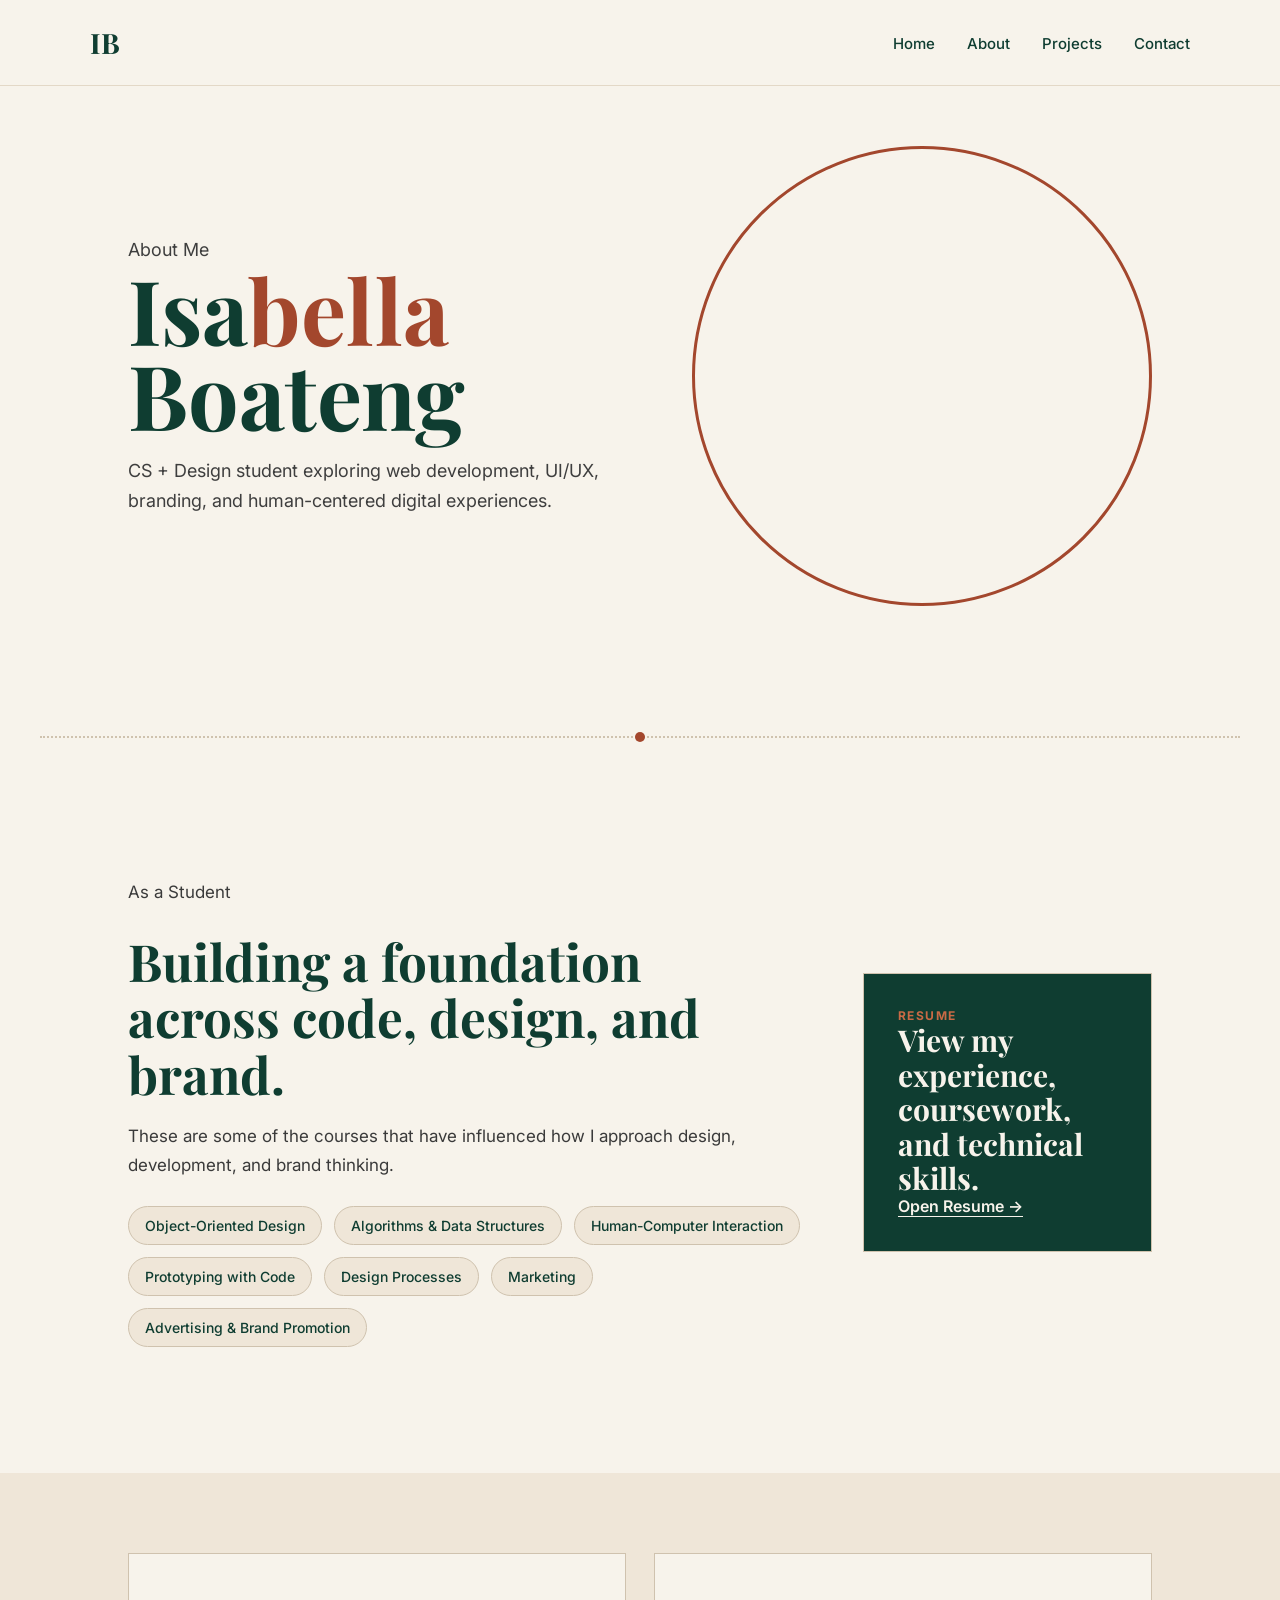
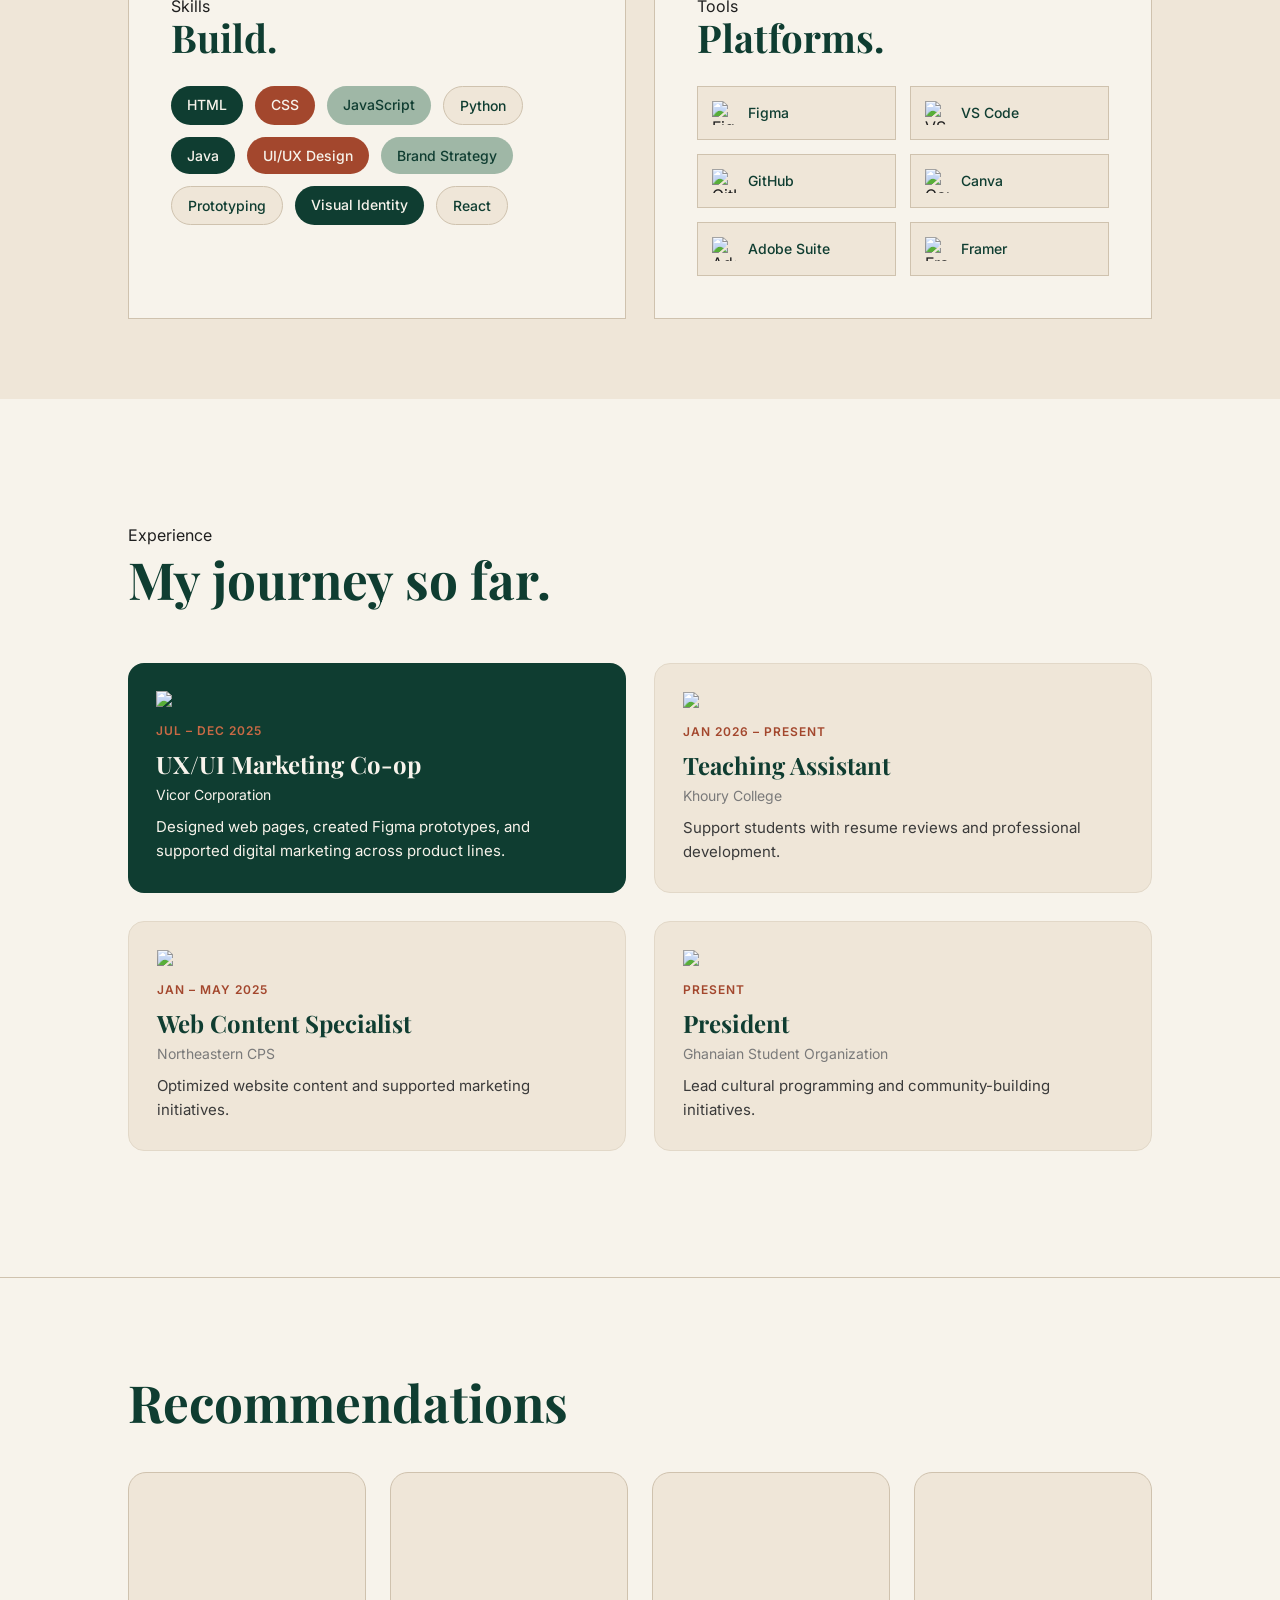
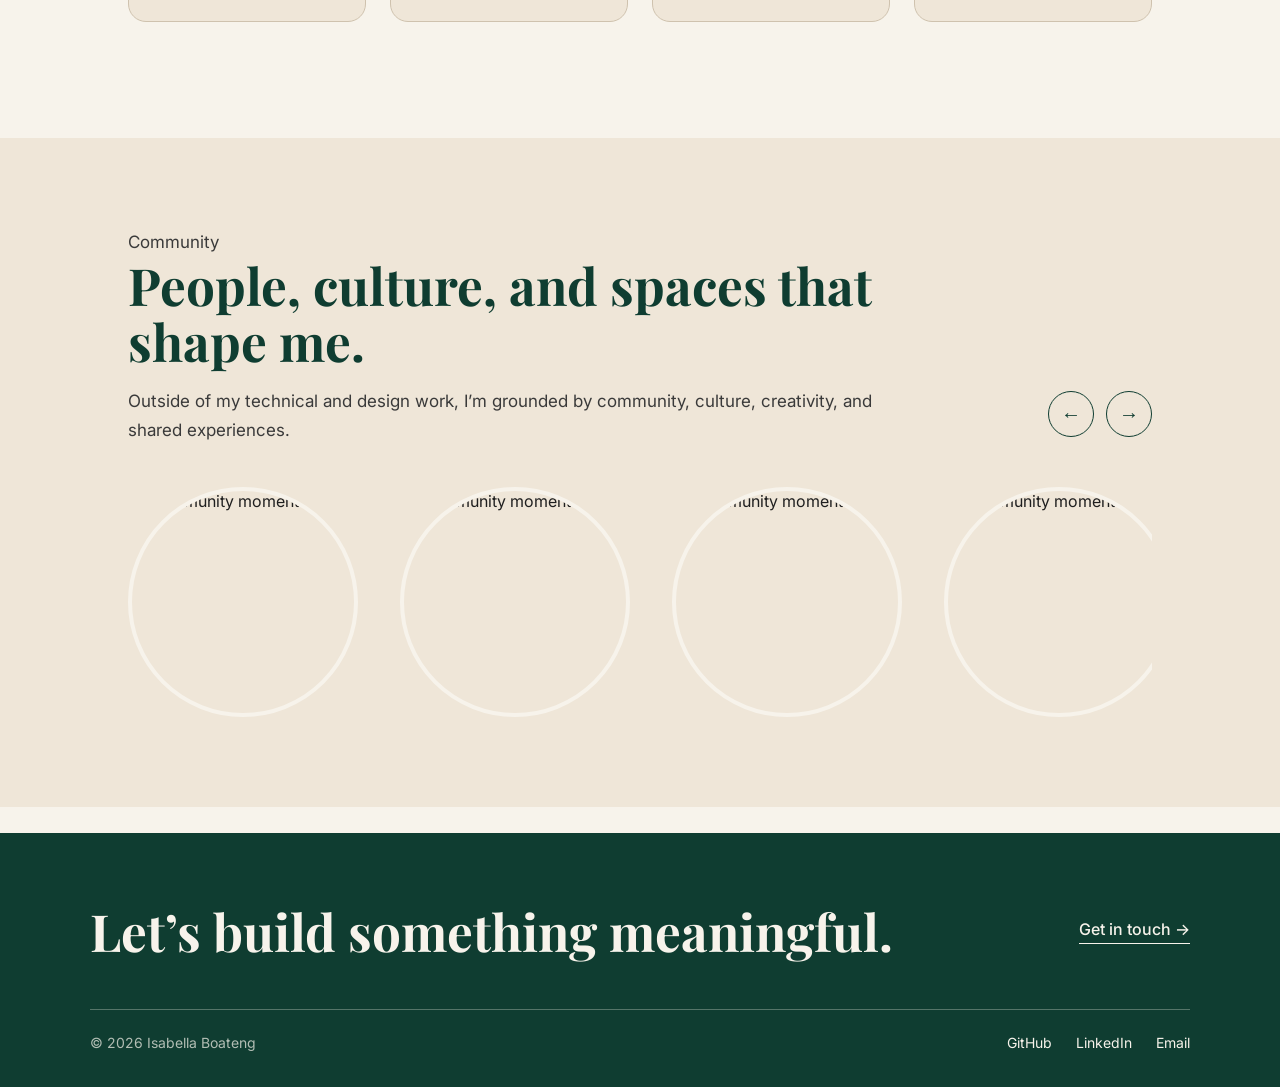
==== about.html @ 2be6fc52 "Add files via upload" ====
<!DOCTYPE html>
<html lang="en">

<head>
  <meta charset="UTF-8">
  <meta name="viewport" content="width=device-width, initial-scale=1.0">
  <title>About | Isabella Boateng</title>

  <link
    href="https://fonts.googleapis.com/css2?family=Playfair+Display:wght@500;700&family=Inter:wght@300;400;500&display=swap"
    rel="stylesheet">
  <link rel="stylesheet" href="styles.css">
</head>

<body>

  <!-- NAV -->
  <nav class="nav">
    <a href="index.html" class="logo">IB</a>

    <ul class="nav-links">
      <li><a href="index.html">Home</a></li>
      <li><a href="about.html">About</a></li>
      <li><a href="projects.html">Projects</a></li>
      <li><a href="contact.html">Contact</a></li>
    </ul>
  </nav>

  <!-- HERO -->
  <section class="about-page-hero">
    <div class="about-hero-text">
      <p class="eyebrow">About Me</p>
      <h1>
        Isa<span class="nickname">bella</span> Boateng
      </h1>
      <p>
        CS + Design student exploring web development, UI/UX, branding,
        and human-centered digital experiences.
      </p>
    </div>

    <div class="about-hero-image">
      <img src="assets/images/bella.jpg" alt="Isabella Boateng">
    </div>
  </section>

  <div class="section-divider"></div>

  <!-- As A STUDENT -->
  <section class="about-dashboard">
    <section class="student-section">
      <div class="student-left">
        <p class="eyebrow">As a Student</p>
        <h2>Building a foundation across code, design, and brand.</h2>
        <p>
          These are some of the courses that have influenced how I approach design, development, and brand thinking.
        </p>

        <div class="course-tags">
          <span>Object-Oriented Design</span>
          <span>Algorithms & Data Structures</span>
          <span>Human-Computer Interaction</span>
          <span>Prototyping with Code</span>
          <span>Design Processes</span>
          <span>Marketing</span>
          <span>Advertising & Brand Promotion</span>
        </div>
      </div>

      <div class="resume-card">
        <p>Resume</p>
        <h3>View my experience, coursework, and technical skills.</h3>
        <a href="assets/Isabella-Boateng-Resume.pdf" target="_blank">Open Resume →</a>
      </div>
    </section>

    <!-- SKILLS + TOOLS -->
    <section class="skills-tools-section">
      <div class="skills-panel">
        <p class="eyebrow">Skills</p>
        <h2>Build.</h2>

        <div class="skill-tags">
          <span class="tag green">HTML</span>
          <span class="tag rust">CSS</span>
          <span class="tag sage">JavaScript</span>
          <span class="tag cream">Python</span>
          <span class="tag green">Java</span>
          <span class="tag rust">UI/UX Design</span>
          <span class="tag sage">Brand Strategy</span>
          <span class="tag cream">Prototyping</span>
          <span class="tag green">Visual Identity</span>
          <span class="tag cream">React</span>
        </div>
      </div>

      <div class="tools-panel">
        <p class="eyebrow">Tools</p>
        <h2>Platforms.</h2>

        <div class="tool-list">
          <div class="tool-item">
            <img src="assets/icons/tools/figma.png" alt="Figma icon">
            <span>Figma</span>
          </div>

          <div class="tool-item">
            <img src="assets/icons/tools/vscode.png" alt="VS Code icon">
            <span>VS Code</span>
          </div>

          <div class="tool-item">
            <img src="assets/icons/tools/github.png" alt="GitHub icon">
            <span>GitHub</span>
          </div>

          <div class="tool-item">
            <img src="assets/icons/tools/canva.png" alt="Canva icon">
            <span>Canva</span>
          </div>

          <div class="tool-item">
            <img src="assets/icons/tools/adobe.png" alt="Adobe icon">
            <span>Adobe Suite</span>
          </div>

          <div class="tool-item">
            <img src="assets/icons/tools/framer.png" alt="Framer icon">
            <span>Framer</span>
          </div>
        </div>
      </div>
    </section>

    <!-- TIMELINE -->
    <section class="experience-section">
      <p class="eyebrow">Experience</p>
      <h2>My journey so far.</h2>

      <div class="timeline-grid">

        <div class="timeline-card highlight">
          <img class="timeline-logo" src="assets/icons/experience/vicor2.png">
          <span class="timeline-date">Jul – Dec 2025</span>
          <h3>UX/UI Marketing Co-op</h3>
          <p class="org">Vicor Corporation</p>
          <p class="desc">
            Designed web pages, created Figma prototypes, and supported digital marketing across product lines.
          </p>
        </div>

        <div class="timeline-card">
          <img class="timeline-logo" src="assets/icons/experience/khoury1.jpg">
          <span class="timeline-date">Jan 2026 – Present</span>
          <h3>Teaching Assistant</h3>
          <p class="org">Khoury College</p>
          <p class="desc">
            Support students with resume reviews and professional development.
          </p>
        </div>

        <div class="timeline-card">
          <img class="timeline-logo" src="assets/icons/experience/northeastern.png">
          <span class="timeline-date">Jan – May 2025</span>
          <h3>Web Content Specialist</h3>
          <p class="org">Northeastern CPS</p>
          <p class="desc">
            Optimized website content and supported marketing initiatives.
          </p>
        </div>

        <div class="timeline-card">
          <img class="timeline-logo" src="assets/icons/experience/gso.png">
          <span class="timeline-date">Present</span>
          <h3>President</h3>
          <p class="org">Ghanaian Student Organization</p>
          <p class="desc">
            Lead cultural programming and community-building initiatives.
          </p>
        </div>

      </div>
    </section>

    <section class="recommendations-section">
      <h2>Recommendations</h2>

      <div class="recommendation-grid">
        <div class="recommendation-card"></div>
        <div class="recommendation-card"></div>
        <div class="recommendation-card"></div>
        <div class="recommendation-card"></div>
      </div>
    </section>

    <!-- COMMUNITY -->
    <section class="community-section">
      <div class="community-header-row">
        <div class="community-header">
          <p class="eyebrow">Community</p>
          <h2>People, culture, and spaces that shape me.</h2>
          <p>
            Outside of my technical and design work, I’m grounded by community, culture,
            creativity, and shared experiences.
          </p>
        </div>

        <div class="community-controls">
          <button class="carousel-btn" id="prev-community">←</button>
          <button class="carousel-btn" id="next-community">→</button>
        </div>
      </div>

      <div class="community-carousel">
        <div class="community-track" id="community-track">
          <div class="community-circle"><img src="assets/images/community/gso-board.JPG" alt="Community moment"></div>
          <div class="community-circle"><img src="assets/images/community/vicor-event2.jpeg" alt="Community moment">
          </div>
          <div class="community-circle"><img src="assets/images/community/scenery.jpeg" alt="Community moment"></div>
          <div class="community-circle"><img src="assets/images/community/bella1.jpeg" alt="Community moment"></div>
          <div class="community-circle"><img src="assets/images/community/gso-event1.JPEG" alt="Community moment"></div>
          <div class="community-circle"><img src="assets/images/community/mfa1.jpeg" alt="Community moment"></div>
          <div class="community-circle"><img src="assets/images/community/mfa2.jpeg" alt="Community moment"></div>
          <div class="community-circle"><img src="assets/images/community/mfa3.jpeg" alt="Community moment"></div>
          <div class="community-circle"><img src="assets/images/community/scenery1.jpeg" alt="Community moment"></div>
        </div>
      </div>
    </section>

    <!-- FOOTER -->
    <footer class="footer" id="contact">
      <div class="footer-inner">

        <div class="footer-top">
          <h2>Let’s build something meaningful.</h2>
          <a href="mailto:your-email@gmail.com" class="footer-cta">
            Get in touch →
          </a>
        </div>

        <div class="footer-bottom">
          <div class="footer-left">
            <p>© 2026 Isabella Boateng</p>
          </div>

          <div class="footer-links">
            <a href="https://github.com/BellaBoateng" target="_blank">GitHub</a>
            <a href="https://www.linkedin.com/in/isabella-boateng" target="_blank">LinkedIn</a>
            <a href="mailto:your-email@gmail.com">Email</a>
          </div>
        </div>

      </div>
    </footer>
  </section>

  <script src="script.js"></script>

</body>

</html>
---- styles.css ----
/* RESET */
* {
    margin: 0;
    padding: 0;
    box-sizing: border-box;
}

/* BODY */
body {
    font-family: 'Inter', sans-serif;
    background-color: #F7F3EB;
    color: #1F1F1F;
}

html {
    scroll-behavior: smooth;
}

section {
    scroll-margin-top: 90px;
}

.section-header h2,
.interests-inner h2,
.about-text h2 {
    font-size: clamp(34px, 3.4vw, 50px);
}

/* NAV */
.nav {
    width: 100%;
    padding: 24px 7%;
    display: flex;
    justify-content: space-between;
    align-items: center;
    border-bottom: 1px solid #E3D8C7;
}

.logo {
    font-family: 'Playfair Display', serif;
    font-size: 28px;
    font-weight: 700;
    color: #0F3D31;
    text-decoration: none;
}

.nav-links {
    display: flex;
    gap: 32px;
    list-style: none;
}

.nav-links a {
    color: #0F3D31;
    text-decoration: none;
    font-size: 15px;
    font-weight: 500;
    transition: color 0.25s ease;
}

.nav-links a:hover {
    color: #A3472D;
}

/* HERO */
.hero {
    min-height: auto;
    padding: 45px 7% 35px;
    display: grid;
    grid-template-columns: 1.1fr 0.9fr;
    align-items: center;
    gap: 64px;
    margin-bottom: 10px;
}

.hero-text {
    max-width: 650px;
}

.hero-text h1 {
    font-family: 'Playfair Display', serif;
    font-size: clamp(44px, 6vw, 78px);
    line-height: 1.05;
    letter-spacing: -0.8px;
    color: #0F3D31;
    margin-bottom: 24px;
}

.hero-text p {
    max-width: 520px;
    font-size: 18px;
    line-height: 1.7;
    color: #3A3A3A;
    margin-bottom: 34px;
}

/* BUTTONS */
.buttons {
    display: flex;
    gap: 14px;
    flex-wrap: wrap;
}

.buttons .button {
    padding: 14px 22px;
    border-radius: 999px;
    font-family: 'Inter', sans-serif;
    font-size: 14px;
    font-weight: 500;
    cursor: pointer;
    transition: all 0.25s ease;
    text-decoration: none;
    display: inline-block;
}

/* PRIMARY (rust filled) */
.button.primary {
    background-color: #A3472D;
    color: #F7F3EB;
    border: 1px solid #A3472D;
    box-shadow: 0 6px 16px rgba(163, 71, 45, 0.25);
}

.button.primary:hover {
    background-color: #7A2E1C;
    border-color: #7A2E1C;
    transform: translateY(-2px);
    box-shadow: 0 10px 22px rgba(163, 71, 45, 0.35);
}

/* SECONDARY (outline) */
.button.secondary {
    background: transparent;
    border: 1px solid #0F3D31;
    color: #0F3D31;
}

.button.secondary:hover {
    background-color: #0F3D31;
    color: #F7F3EB;
    transform: translateY(-2px);
}

/* HERO VISUAL - RECORD */
.hero-visual {
    flex: 1;
    display: flex;
    justify-content: center;
    align-items: center;
}

.record-wrap {
    text-align: center;
    position: relative;
    width: fit-content;
}

.record {
    width: 330px;
    height: 330px;
    border-radius: 50%;
    position: relative;
    background:
        radial-gradient(circle at center, #A3472D 0 18%, transparent 18% 100%),
        repeating-radial-gradient(circle, #0F3D31 0 8px, #0A2F26 9px 13px);
    box-shadow: 0 25px 50px rgba(15, 61, 49, 0.25);
    animation: spin 14s linear infinite;
}

.record:hover {
    animation-duration: 4s;
    box-shadow: 0 30px 70px rgba(163, 71, 45, 0.35);
}

.record-label {
    width: 105px;
    height: 105px;
    background-color: #F7F3EB;
    border: 3px solid #A3472D;
    border-radius: 50%;
    position: absolute;
    inset: 0;
    margin: auto;
    display: flex;
    justify-content: center;
    align-items: center;
}

.record-label img {
    width: 58px;
    height: auto;
    transition: transform 0.3s ease;
}

.record:hover .record-label img {
    transform: scale(1.1);
}

.record-ring {
    position: absolute;
    border: 1px solid rgba(247, 243, 235, 0.25);
    border-radius: 50%;
    inset: 0;
    margin: auto;
}

.ring-one {
    width: 250px;
    height: 250px;
}

.ring-two {
    width: 190px;
    height: 190px;
}

.ring-three {
    width: 135px;
    height: 135px;
}

.now-playing {
    margin-top: 18px;
    font-size: 14px;
    color: #6B6B6B;
    letter-spacing: 0.5px;
}

.record-wrap:hover .now-playing {
    color: #A3472D;
}

/* NEEDLE IMAGE */
.needle {
    position: absolute;
    width: 150px;
    right: -50px;
    bottom: 70px;
    z-index: 10;
    transform: rotate(-15deg);
    transform-origin: 50% 85%;
    pointer-events: none;
}

.record-wrap:hover .needle {
    transform: rotate(-15deg);
    transition: transform 0.3s ease;
}

@keyframes spin {
    from {
        transform: rotate(0deg);
    }

    to {
        transform: rotate(360deg);
    }
}

/* RESPONSIVE */
@media (max-width: 900px) {
    .hero {
        grid-template-columns: 1fr;
        text-align: center;
        gap: 48px;
    }

    .hero-text {
        margin: 0 auto;
    }

    .hero-text p {
        margin-left: auto;
        margin-right: auto;
    }

    .buttons {
        justify-content: center;
    }

    .record {
        width: 280px;
        height: 280px;
    }
}

@media (max-width: 650px) {
    .nav {
        flex-direction: column;
        gap: 18px;
    }

    .nav-links {
        gap: 18px;
        flex-wrap: wrap;
        justify-content: center;
    }

    .hero {
        padding-top: 40px;
    }

    .hero-text h1 {
        font-size: 42px;
    }

    .record {
        width: 240px;
        height: 240px;
    }

    .record-label {
        width: 88px;
        height: 88px;
    }

    .record-label img {
        width: 48px;
    }
}

/* SNAPSHOT STRIP */
.snapshot-strip {
    width: 86%;
    margin: 10px auto 65px;
    display: grid;
    grid-template-columns: repeat(4, 1fr);
    border-top: 1px solid #CFC2AE;
    border-bottom: 1px solid #CFC2AE;
}

.snapshot-card {
    padding: 24px 22px;
    text-decoration: none;
    color: #0F3D31;
    border-right: 1px solid #CFC2AE;
    transition: background-color 0.25s ease, transform 0.25s ease;
}

.snapshot-card:last-child {
    border-right: none;
}

.snapshot-card span {
    display: block;
    font-size: 12px;
    font-weight: 600;
    color: #A3472D;
    margin-bottom: 14px;
    letter-spacing: 1px;
}

.snapshot-card h3 {
    font-family: 'Playfair Display', serif;
    font-size: 22px;
    margin-bottom: 10px;
}

.snapshot-card p {
    font-size: 13.5px;
    line-height: 1.6;
    color: #3A3A3A;
}

.snapshot-card:hover {
    background-color: #EFE6D8;
    transform: translateY(-4px);
}

@media (max-width: 900px) {
    .snapshot-strip {
        grid-template-columns: repeat(2, 1fr);
    }

    .snapshot-card:nth-child(2) {
        border-right: none;
    }

    .snapshot-card:nth-child(1),
    .snapshot-card:nth-child(2) {
        border-bottom: 1px solid #CFC2AE;
    }
}

@media (max-width: 600px) {
    .snapshot-strip {
        grid-template-columns: 1fr;
    }

    .snapshot-card {
        border-right: none;
        border-bottom: 1px solid #CFC2AE;
    }

    .snapshot-card:last-child {
        border-bottom: none;
    }
}

/* INTERESTS ACCORDION */
.interests {
    padding: 70px 7%;
    background-color: #F7F3EB;
}

.interests-inner {
    background-color: transparent;
    padding: 0;
}

.interests-inner h2 {
    font-family: 'Playfair Display', serif;
    font-size: clamp(36px, 4vw, 52px);
    line-height: 1.1;
    color: #0F3D31;
    margin-bottom: 36px;
}

.accordion-list {
    width: 100%;
    border-top: 1px solid #CFC2AE;
}

.accordion-item {
    display: grid;
    grid-template-columns: 70px 1fr 30px;
    align-items: center;
    gap: 22px;
    padding: 20px 0;
    border-bottom: 1px solid #CFC2AE;
    cursor: pointer;
}

.interest-number {
    font-family: 'Inter', sans-serif;
    font-size: 15px;
    font-weight: 600;
    color: #A3472D;
}

.accordion-item h3 {
    font-family: 'Inter', sans-serif;
    font-size: clamp(20px, 2vw, 28px);
    font-weight: 600;
    color: #0F3D31;
    transition: color 0.25s ease, transform 0.25s ease;
}

.plus {
    font-size: 28px;
    font-weight: 300;
    color: #0F3D31;
    text-align: right;
    transition: transform 0.25s ease, color 0.25s ease;
}

.accordion-item p {
    grid-column: 2 / 3;
    max-width: 650px;
    max-height: 0;
    overflow: hidden;
    opacity: 0;
    color: #3A3A3A;
    font-size: 15px;
    line-height: 1.6;
    transition: max-height 0.3s ease, opacity 0.25s ease, margin-top 0.25s ease;
}

.accordion-item:hover h3,
.accordion-item:hover .plus {
    color: #A3472D;
}

.accordion-item:hover .plus {
    transform: rotate(45deg);
}

.accordion-item:hover p {
    max-height: 200px;
    opacity: 1;
    margin-top: 4px;
}

@media (max-width: 700px) {
    .accordion-item {
        grid-template-columns: 45px 1fr 24px;
        gap: 12px;
    }

    .accordion-item p {
        grid-column: 2 / 4;
    }
}

/* PROJECTS */
.projects {
    padding: 70px 7%;
    background-color: #F7F3EB;
}

.project-grid {
    margin-top: 32px;
    display: grid;
    grid-template-columns: repeat(3, 1fr);
    gap: 24px;
}

/* CARD */
.project-card {
    position: relative;
    overflow: hidden;
    cursor: pointer;
    border: 1px solid #CFC2AE;
    background-color: #EFE6D8;
    border-radius: 18px;
    overflow: hidden;
    text-decoration: none;
    color: inherit;
    display: block;
    cursor: pointer;
}

.project-card img {
    width: 100%;
    aspect-ratio: 4 / 5;
    object-fit: cover;
    display: block;
    border-radius: 18px;
    transition: transform 0.3s ease;
}

.project-card:hover img {
    transform: scale(1.03);
}

/* OVERLAY */
.project-overlay {
    position: absolute;
    bottom: 0;
    left: 0;
    width: 100%;
    padding: 18px;
    background: linear-gradient(to top,
            rgba(15, 61, 49, 0.85),
            rgba(15, 61, 49, 0));
    color: #F7F3EB;
    opacity: 0;
    transform: translateY(20px);
    transition: all 0.3s ease;
}

.project-overlay h3 {
    font-family: 'Playfair Display', serif;
    font-size: 22px;
    margin-bottom: 6px;
}

.project-overlay p {
    font-size: 14px;
}

/* HOVER */
.project-card:hover img {
    transform: scale(1.05);
}

.project-card:hover .project-overlay {
    opacity: 1;
    transform: translateY(0);
}

@media (max-width: 900px) {
    .project-grid {
        grid-template-columns: 1fr 1fr;
    }
}

@media (max-width: 600px) {
    .project-grid {
        grid-template-columns: 1fr;
    }

    .project-card img {
        height: 260px;
    }
}

/* ABOUT PREVIEW */
.about-preview {
    padding: 75px 7%;
    background-color: #EFE6D8;
    display: grid;
    grid-template-columns: 0.9fr 1.1fr;
    gap: 64px;
    align-items: center;
}

.about-visual img {
    width: 100%;
    height: 460px;
    object-fit: cover;
    border-radius: 220px 220px 0 0;
    border: 1px solid #CFC2AE;
}

.about-text h2 {
    font-family: 'Playfair Display', serif;
    font-size: clamp(36px, 4vw, 54px);
    line-height: 1.1;
    color: #0F3D31;
    margin-bottom: 22px;
}

.about-text p {
    font-size: 17px;
    line-height: 1.7;
    color: #3A3A3A;
    max-width: 620px;
    margin-bottom: 24px;
}

.text-link {
    color: #A3472D;
    font-weight: 600;
    text-decoration: none;
    border-bottom: 1px solid #A3472D;
    padding-bottom: 4px;
}

.text-link:hover {
    color: #7A2E1C;
}

@media (max-width: 850px) {
    .about-preview {
        grid-template-columns: 1fr;
    }

    .about-visual img {
        height: 420px;
    }
}

/* ADINKRA PREVIEW */
.adinkra-preview {
    padding: 70px 7%;
    background-color: #F7F3EB;
}

.adinkra-grid {
    display: grid;
    grid-template-columns: repeat(3, 1fr);
    gap: 26px;
    margin: 32px 0 28px;
}

.adinkra-card {
    min-height: 250px;
    perspective: 1000px;
    cursor: pointer;
}

.adinkra-card-inner {
    position: relative;
    width: 100%;
    min-height: 250px;
    transform-style: preserve-3d;
    transition: transform 0.5s ease;
}

.adinkra-card:hover .adinkra-card-inner {
    transform: rotateY(180deg);
}

.adinkra-card-front,
.adinkra-card-back {
    position: absolute;
    inset: 0;
    border: 1px solid #CFC2AE;
    padding: 120px 26px 150px;
    text-align: center;
    border-radius: 0;
    backface-visibility: hidden;
    display: flex;
    flex-direction: column;
    justify-content: center;
    min-height: 250px;
}

.adinkra-card-front {
    background-color: #F7F3EB;
    transform: rotateY(0deg);
}

.adinkra-card-back {
    transform: rotateY(180deg);
}

.adinkra-card-front img {
    width: 100%;
    height: 140px;
    object-fit: contain;
    margin-bottom: 24px;
    display: block;
    transition: transform 0.25s ease;
}

.adinkra-card-front h3,
.adinkra-card-back h3 {
    font-family: 'Playfair Display', serif;
    font-size: 28px;
    margin-bottom: 10px;
}

.adinkra-card-front h3 {
    color: #0F3D31;
}

.adinkra-card-front p {
    font-size: 15px;
    line-height: 1.6;
    color: #3A3A3A;
}

.adinkra-card-back p {
    font-size: 14px;
    line-height: 1.6;
}

.adinkra-card:hover .adinkra-card-front img {
    transform: scale(1.05);
}

/* back colors */
.green-back {
    background-color: #0F3D31;
    color: #F7F3EB;
}

.rust-back {
    background-color: #A3472D;
    color: #F7F3EB;
}

.sage-back {
    background-color: #9FB7A6;
    color: #0F3D31;
}

.adinkra-intro {
    max-width: 620px;
    font-size: 16px;
    line-height: 1.7;
    color: #0F3D31;
    margin-top: 12px;
}

.adinkra-card-front,
.adinkra-card-back,
.adinkra-card-front img,
.adinkra-card-front h3,
.adinkra-card-front p {
    -webkit-backface-visibility: hidden;
    backface-visibility: hidden;
}

@media (max-width: 850px) {
    .adinkra-grid {
        grid-template-columns: 1fr;
    }
}


/* FOOTER */
.footer {
    padding: 70px 7% 36px;
    background-color: #0F3D31;
}

.footer-inner {
    max-width: 1200px;
    margin: 0 auto;
}

.footer-top {
    display: flex;
    justify-content: space-between;
    align-items: center;
    margin-bottom: 50px;
    flex-wrap: wrap;
    gap: 20px;
}

.footer-top h2 {
    font-family: 'Playfair Display', serif;
    font-size: clamp(34px, 4vw, 52px);
    color: #F7F3EB;
    line-height: 1.1;
}

.footer-cta {
    color: #F7F3EB;
    text-decoration: none;
    font-weight: 500;
    border-bottom: 1px solid #F7F3EB;
    padding-bottom: 4px;
    transition: color 0.25s ease, border-color 0.25s ease;
}

.footer-cta:hover {
    color: #C96A45;
    border-color: #C96A45;
}

/* BOTTOM */
.footer-bottom {
    display: flex;
    justify-content: space-between;
    align-items: center;
    border-top: 1px solid rgba(247, 243, 235, 0.3);
    padding-top: 24px;
    flex-wrap: wrap;
    gap: 12px;
}

.footer-left p {
    font-size: 14px;
    color: rgba(247, 243, 235, 0.7);
}

.footer-links {
    display: flex;
    gap: 24px;
}

.footer-links a {
    text-decoration: none;
    font-size: 14px;
    color: #F7F3EB;
    transition: color 0.25s ease;
}

.footer-links a:hover {
    color: #C96A45;
}

@media (max-width: 700px) {
    .footer-top {
        flex-direction: column;
        align-items: flex-start;
    }

    .footer-bottom {
        flex-direction: column;
        align-items: flex-start;
    }
}

/* SECTION HEADERS (GLOBAL FIX) */
.section-header {
    max-width: 720px;
    margin-bottom: 32px;
}

.section-header h2 {
    font-family: 'Playfair Display', serif;
    font-size: clamp(36px, 4vw, 54px);
    line-height: 1.1;
    color: #0F3D31;
    margin-bottom: 12px;
}

.section-header .eyebrow {
    font-size: 12px;
    font-weight: 600;
    color: #A3472D;
    letter-spacing: 1.5px;
    text-transform: uppercase;
}

/***********************************/

/* ABOUT PAGE HERO */
.about-page-hero {
    padding: 60px 0%;
    display: grid;
    grid-template-columns: 1.1fr 0.8fr;
    gap: 60px;
    align-items: center;
    padding-left: 10%;
    padding-right: 10%;
}

.about-hero-text h1 {
    font-family: 'Playfair Display', serif;
    font-size: clamp(54px, 7vw, 96px);
    line-height: 0.95;
    color: #0F3D31;
    margin-bottom: 20px;
}

.about-hero-text p {
    color: #3E3E3E;
    font-size: 18px;
    line-height: 1.7;
    max-width: 620px;
}

.about-hero-text h1 .nickname {
    color: #A3472D;
}

.about-hero-image {
    width: 460px;
    height: 460px;
}

.about-hero-image img {
    width: 100%;
    height: 100%;
    object-fit: cover;
    border-radius: 50%;
    display: block;
    border: 3px solid #A3472D;
}

/* ABOUT DASHBOARD */
.about-dashboard {
    padding: 0;
    background-color: #F7F3EB;
    display: grid;
    grid-template-columns: 1fr;
    gap: 26px;
}

.about-block {
    border-top: 1px solid #CFC2AE;
    padding: 34px 0;
}

.about-block h2 {
    font-family: 'Playfair Display', serif;
    font-size: clamp(34px, 4vw, 52px);
    color: #0F3D31;
    line-height: 1.1;
    max-width: 900px;
    margin-bottom: 18px;
}

.about-block h3 {
    font-family: 'Playfair Display', serif;
    font-size: 32px;
    color: #0F3D31;
    margin-bottom: 18px;
}

.about-block p {
    font-size: 17px;
    line-height: 1.7;
    color: #3A3A3A;
    max-width: 720px;
}

/* STUDENT SECTION */
.student-section {
    padding: 70px 10% 100px;
    background-color: #F7F3EB;
    display: grid;
    grid-template-columns: 1.4fr 0.6fr;
    gap: 60px;
    align-items: center;
}

.student-left h2 {
    font-family: 'Playfair Display', serif;
    font-size: clamp(34px, 4vw, 52px);
    line-height: 1.1;
    color: #0F3D31;
    margin-bottom: 20px;
}

.student-left p {
    font-size: 17px;
    line-height: 1.7;
    color: #3A3A3A;
    max-width: 760px;
    margin-bottom: 26px;
}

.course-tags {
    display: flex;
    flex-wrap: wrap;
    gap: 12px;
}

.course-tags span {
    padding: 10px 16px;
    border: 1px solid #CFC2AE;
    border-radius: 999px;
    background-color: #EFE6D8;
    color: #0F3D31;
    font-size: 14px;
    font-weight: 500;
}

.resume-card {
    border: 1px solid #CFC2AE;
    background-color: #0F3D31;
    padding: 34px;
    min-height: 260px;
    display: flex;
    flex-direction: column;
    justify-content: space-between;
}

.resume-card p {
    color: #C96A45;
    text-transform: uppercase;
    letter-spacing: 1.5px;
    font-size: 12px;
    font-weight: 700;
}

.resume-card h3 {
    font-family: 'Playfair Display', serif;
    font-size: 30px;
    line-height: 1.15;
    color: #F7F3EB;
}

.resume-card a {
    color: #F7F3EB;
    text-decoration: none;
    font-weight: 600;
    border-bottom: 1px solid #F7F3EB;
    width: fit-content;
}

.resume-card a:hover {
    color: #C96A45;
    border-color: #C96A45;
}

@media (max-width: 850px) {
    .student-section {
        grid-template-columns: 1fr;
    }

    .about-hero-image {
        width: 300px;
        height: 300px;
        margin: 0 auto;
    }
}

/* SKILLS + TOOLS */
.skills-tools-section {
    padding: 80px 7%;
    padding-left: 10%;
    padding-right: 10%;
    background-color: #EFE6D8;
    display: grid;
    grid-template-columns: 1fr 1fr;
    gap: 28px;
}

.skills-panel,
.tools-panel {
    background-color: #F7F3EB;
    border: 1px solid #CFC2AE;
    padding: 42px;
}

.skills-panel h2,
.tools-panel h2 {
    font-family: 'Playfair Display', serif;
    font-size: clamp(30px, 3vw, 44px);
    line-height: 1.1;
    color: #0F3D31;
    margin-bottom: 28px;
}

/* SKILL TAGS */
.skill-tags {
    display: flex;
    flex-wrap: wrap;
    gap: 12px;
}

.tag {
    padding: 10px 16px;
    border-radius: 999px;
    font-size: 14px;
    font-weight: 500;
}

.tag.green {
    background-color: #0F3D31;
    color: #F7F3EB;
}

.tag.rust {
    background-color: #A3472D;
    color: #F7F3EB;
}

.tag.sage {
    background-color: #9FB7A6;
    color: #0F3D31;
}

.tag.cream {
    background-color: #EFE6D8;
    color: #0F3D31;
    border: 1px solid #CFC2AE;
}

/* TOOLS */
.tool-list {
    display: grid;
    grid-template-columns: 1fr 1fr;
    gap: 14px;
}

.tool-item {
    display: flex;
    align-items: center;
    gap: 12px;
    padding: 14px;
    border: 1px solid #CFC2AE;
    background-color: #EFE6D8;
    transition: transform 0.25s ease, border-color 0.25s ease;
}

.tool-item:hover {
    transform: translateY(-4px);
    border-color: #A3472D;
}

.tool-item img {
    width: 24px;
    height: 24px;
    object-fit: contain;
}

.tool-item span {
    font-size: 14px;
    font-weight: 500;
    color: #0F3D31;
}

/* RESPONSIVE */
@media (max-width: 850px) {
    .skills-tools-section {
        grid-template-columns: 1fr;
    }

    .tool-list {
        grid-template-columns: 1fr;
    }
}

/* TIMELINE */
.experience-section {
    padding: 100px 7%;
    padding-left: 10%;
    padding-right: 10%;
    background-color: #F7F3EB;
}

.experience-section h2 {
    font-family: 'Playfair Display', serif;
    font-size: clamp(36px, 4vw, 54px);
    color: #0F3D31;
    margin-bottom: 50px;
}

/* GRID */
.timeline-grid {
    display: grid;
    grid-template-columns: repeat(2, 1fr);
    gap: 28px;
}

/* CARD */
.timeline-card {
    background-color: #EFE6D8;
    padding: 28px;
    border-radius: 16px;
    border: 1px solid #E2D8C8;
    transition: transform 0.25s ease, box-shadow 0.25s ease;
}

/* hover effect */
.timeline-card:hover {
    transform: translateY(-4px);
    box-shadow: 0 12px 30px rgba(15, 61, 49, 0.12);
}

.timeline-date {
    font-size: 12px;
    text-transform: uppercase;
    letter-spacing: 1px;
    color: #A3472D;
    font-weight: 600;
    display: block;
    margin-bottom: 10px;
}

.timeline-card h3 {
    font-family: 'Playfair Display', serif;
    font-size: 24px;
    color: #0F3D31;
    margin-bottom: 6px;
}

.timeline-card .org {
    font-size: 14px;
    color: #7A7A7A;
    margin-bottom: 12px;
}

.timeline-card .desc {
    font-size: 15px;
    line-height: 1.6;
    color: #3A3A3A;
}

/* FEATURE CARD (Vicor) */
.timeline-card.highlight {
    background-color: #0F3D31;
    color: #F7F3EB;
    border: none;
}

.timeline-card.highlight h3,
.timeline-card.highlight .desc,
.timeline-card.highlight .org {
    color: #F7F3EB;
}

.timeline-card.highlight .timeline-date {
    color: #C96A45;
}

.timeline-logo {
    width: 36px;
    margin-bottom: 12px;
}

@media (max-width: 768px) {
    .timeline-grid {
        grid-template-columns: 1fr;
    }
}

/* RECOMMENDATIONS */
.recommendations-section {
    padding: 90px 10%;
    background-color: #F7F3EB;
    border-top: 1px solid #CFC2AE;
}

.recommendations-section h2 {
    font-family: 'Playfair Display', serif;
    font-size: clamp(36px, 4vw, 54px);
    color: #0F3D31;
    margin-bottom: 36px;
}

.recommendation-grid {
    display: grid;
    grid-template-columns: repeat(4, 1fr);
    gap: 24px;
}

.recommendation-card {
    min-height: 150px;
    background-color: #EFE6D8;
    border: 1px solid #CFC2AE;
    border-radius: 18px;
}

@media (max-width: 900px) {
    .recommendation-grid {
        grid-template-columns: repeat(2, 1fr);
    }
}

@media (max-width: 600px) {
    .recommendation-grid {
        grid-template-columns: 1fr;
    }
}

/* COMMUNITY CAROUSEL */
.community-section {
    padding: 90px 7%;
    padding-left: 10%;
    padding-right: 10%;
    background-color: #EFE6D8;
    overflow: hidden;
}

.community-header-row {
    display: flex;
    justify-content: space-between;
    align-items: flex-end;
    gap: 30px;
    margin-bottom: 42px;
}

.community-header {
    max-width: 760px;
}

.community-header h2 {
    font-family: 'Playfair Display', serif;
    font-size: clamp(34px, 4vw, 52px);
    line-height: 1.1;
    color: #0F3D31;
    margin-bottom: 18px;
}

.community-header p {
    font-size: 17px;
    line-height: 1.7;
    color: #3A3A3A;
}

.community-controls {
    display: flex;
    gap: 12px;
    margin-bottom: 8px;
}

.carousel-btn {
    width: 46px;
    height: 46px;
    border-radius: 50%;
    border: 1px solid #0F3D31;
    background-color: transparent;
    color: #0F3D31;
    font-size: 20px;
    cursor: pointer;
    transition: all 0.25s ease;
}

.carousel-btn:hover {
    background-color: #A3472D;
    color: #F7F3EB;
    border-color: #A3472D;
}

/* viewport that hides overflow */
.community-carousel {
    width: 100%;
    overflow: hidden;
}

/* sliding row */
.community-track {
    display: flex;
    gap: 42px;
    transition: transform 0.45s ease;
    will-change: transform;
}

/* circles */
.community-circle {
    width: 230px;
    height: 230px;
    flex: 0 0 230px;
    border-radius: 50%;
    overflow: hidden;
    border: 4px solid #F7F3EB;
    background-color: transparent;
    box-shadow: none;
}

.community-circle img {
    width: 100%;
    height: 100%;
    object-fit: cover;
    display: block;
}

/***********************************/


/* PROJECTS PAGE */
/* HERO SECTION */
.projects-page-hero {
    padding: 90px 7% 60px;
    background-color: #F7F3EB;
}

.projects-hero-content {
    display: flex;
    align-items: center;
    justify-content: space-between;
    gap: 40px;
}

.projects-hero-text {
    max-width: 650px;
}

.projects-hero-text h1 {
    font-family: 'Playfair Display', serif;
    font-size: clamp(48px, 6vw, 82px);
    line-height: 1;
    color: #0F3D31;
    margin-bottom: 24px;
}

.projects-hero-text p {
    font-size: 18px;
    line-height: 1.7;
    color: #3A3A3A;
}

/* ICON */
.projects-hero-icon img {
    width: 260px;
    opacity: 0.9;
    transform: rotate(-8deg);
    transition: transform 0.4s ease;
}

.projects-page-hero:hover .projects-hero-icon img {
    transform: rotate(0deg) scale(1.05);
}

.projects-page-grid {
    padding: 40px 7% 100px;
    background-color: #F7F3EB;
    display: grid;
    grid-template-columns: repeat(3, 1fr);
    gap: 28px;
}

/* HERO BAND */
.project-hero-band {
    background-color: #EFE6D8;
    /* soft beige band */
    border-bottom: 1px solid #CFC2AE;
}

/* keep content centered inside */
.project-detail-hero {
    max-width: 1200px;
    margin: 0 auto;
}

/* PROJECT CARD */
.project-tile {
    text-decoration: none;
    color: inherit;
    border: 1px solid #CFC2AE;
    border-radius: 18px;
    overflow: hidden;
    background-color: #EFE6D8;
    transition: transform 0.25s ease, box-shadow 0.25s ease;
}

.project-tile:hover {
    transform: translateY(-6px);
    box-shadow: 0 16px 36px rgba(15, 61, 49, 0.12);
}

/* IMAGE */
.project-tile img {
    width: 100%;
    aspect-ratio: 4 / 5;
    object-fit: cover;
    display: block;
}

/* TEXT AREA */
.project-tile div {
    padding: 24px;
}

.project-tile span {
    display: block;
    font-size: 12px;
    font-weight: 700;
    letter-spacing: 1px;
    text-transform: uppercase;
    color: #A3472D;
    margin-bottom: 10px;
}

.project-tile h2 {
    font-family: 'Playfair Display', serif;
    font-size: 30px;
    color: #0F3D31;
    margin-bottom: 10px;
}

.project-tile p {
    font-size: 15px;
    line-height: 1.6;
    color: #3A3A3A;
}

@media (max-width: 900px) {
    .projects-page-grid {
        grid-template-columns: 1fr 1fr;
    }
}

@media (max-width: 768px) {
    .projects-hero-content {
        flex-direction: column;
        align-items: flex-start;
    }

    .projects-hero-icon img {
        width: 180px;
        margin-top: 20px;
    }
}

@media (max-width: 650px) {
    .projects-page-grid {
        grid-template-columns: 1fr;
    }
}

/***********************************/

/* ADINKRA PAGE */
.adinkra-page-hero {
    padding: 100px 7% 60px;
    background-color: #F7F3EB;
}

.adinkra-page-hero h1 {
    font-family: 'Playfair Display', serif;
    font-size: clamp(54px, 7vw, 96px);
    line-height: 0.95;
    color: #0F3D31;
    margin-bottom: 24px;
}

.adinkra-page-hero p {
    max-width: 680px;
    font-size: 18px;
    line-height: 1.7;
    color: #3A3A3A;
}

.adinkra-collection {
    padding: 50px 7% 100px;
    background-color: #F7F3EB;
    display: grid;
    grid-template-columns: 1.1fr 0.9fr;
    gap: 60px;
    align-items: start;
}

.adinkra-symbol-grid {
    display: grid;
    grid-template-columns: repeat(3, 1fr);
    gap: 42px 28px;
    align-items: start;
}

.symbol-card {
    border: none;
    background-color: transparent;
    border-radius: 0;
    aspect-ratio: auto;
    cursor: pointer;
    display: flex;
    flex-direction: column;
    align-items: center;
    justify-content: flex-start;

    gap: 14px;
    padding: 24px 10px;
    transition: transform 0.25s ease;
}

.symbol-card img {
    width: 130px;
    height: 130px;
    object-fit: contain;
}

.symbol-card span {
    font-size: 15px;
    font-weight: 600;
    color: #0F3D31;
}

.symbol-card:hover {
    transform: translateY(-6px);
}

.symbol-card:hover span {
    color: #A3472D;
}

.symbol-card.active {
    background-color: transparent;
    border: none;
}

.symbol-card.active span {
    color: #A3472D;
}

.symbol-detail {
    background-color: #EFE6D8;
    border: 1px solid #CFC2AE;
    border-radius: 18px;
    padding: 42px;
    position: sticky;
    top: 40px;
}

.symbol-detail h2 {
    font-family: 'Playfair Display', serif;
    font-size: 44px;
    color: #0F3D31;
    margin-bottom: 16px;
}

.symbol-detail p {
    font-size: 16px;
    line-height: 1.7;
    color: #3A3A3A;
}

@media (max-width: 900px) {
    .adinkra-collection {
        grid-template-columns: 1fr;
    }

    .symbol-detail {
        position: static;
    }
}

@media (max-width: 600px) {
    .adinkra-symbol-grid {
        grid-template-columns: repeat(2, 1fr);
    }
}


/***********************************/

/* CONTACT PAGE */
.contact-page {
    background-color: #F7F3EB;
}

.contact-hero {
    padding: 100px 7% 50px;
}

.contact-hero h1 {
    font-family: 'Playfair Display', serif;
    font-size: clamp(58px, 8vw, 110px);
    line-height: 0.95;
    color: #0F3D31;
    margin-bottom: 24px;
}

.contact-hero p {
    font-size: 18px;
    line-height: 1.7;
    color: #3A3A3A;
    max-width: 620px;
}

.contact-grid {
    padding: 30px 7% 100px;
    display: grid;
    grid-template-columns: repeat(3, 1fr);
    gap: 24px;
}

.contact-card {
    text-decoration: none;
    color: inherit;
    background-color: #EFE6D8;
    border: 1px solid #CFC2AE;
    border-radius: 18px;
    padding: 34px;
    min-height: 260px;
    display: flex;
    flex-direction: column;
    justify-content: space-between;
    transition: transform 0.25s ease, border-color 0.25s ease, box-shadow 0.25s ease;
}

.contact-card:hover {
    transform: translateY(-6px);
    border-color: #A3472D;
    box-shadow: 0 14px 34px rgba(15, 61, 49, 0.12);
}

.contact-card span {
    color: #A3472D;
    text-transform: uppercase;
    letter-spacing: 1.5px;
    font-size: 12px;
    font-weight: 700;
}

.contact-card h2 {
    font-family: 'Playfair Display', serif;
    font-size: 30px;
    line-height: 1.1;
    color: #0F3D31;
}

.contact-card p {
    font-size: 15px;
    line-height: 1.6;
    color: #3A3A3A;
}

.contact-card.linkedin {
    background-color: #0F3D31;
    border-color: #0F3D31;
}

.contact-card.linkedin h2,
.contact-card.linkedin p {
    color: #F7F3EB;
}

.contact-card.linkedin span {
    color: #C96A45;
}

@media (max-width: 900px) {
    .contact-grid {
        grid-template-columns: 1fr;
    }
}

/***********************************/

/* BOOK CLUB PROJECT DETAIL PAGE */

.project-detail-page {
    background-color: #F7F3EB;
}

/* HERO */
.project-detail-hero {
    padding: 90px 7% 70px;
    display: grid;
    grid-template-columns: 1.1fr 0.9fr;
    gap: 60px;
    align-items: center;
}

.project-detail-text h1 {
    font-family: 'Playfair Display', serif;
    font-size: clamp(56px, 7vw, 100px);
    line-height: 0.9;
    color: #0F3D31;
    margin-bottom: 20px;
}

.project-detail-text>p {
    font-size: 18px;
    line-height: 1.7;
    color: #3A3A3A;
    margin-bottom: 24px;
    max-width: 560px;
}

.project-meta {
    display: flex;
    flex-wrap: wrap;
    gap: 12px;
}

/* BASE TAG STYLE */
.project-meta span {
    padding: 10px 14px;
    border-radius: 999px;
    font-size: 13px;
    font-weight: 500;
}

/* VARIATIONS */
.tag-cream {
    background-color: #EFE6D8;
    border: 1px solid #CFC2AE;
    color: #0F3D31;
}

.tag-green {
    background-color: #0F3D31;
    border: 1px solid #0F3D31;
    color: #F7F3EB;
}

.tag-rust {
    background-color: #A3472D;
    border: 1px solid #A3472D;
    color: #F7F3EB;
}

.project-detail-image {
    display: flex;
    justify-content: center;
}

.project-detail-image img {
    width: 100%;
    max-width: 420px;
    aspect-ratio: 4 / 5;
    object-fit: cover;
    border-radius: 22px;
    border: 1px solid #CFC2AE;
}

/* INFO STRIP */
.project-info-strip {
    padding: 0 7% 60px;
    display: grid;
    grid-template-columns: repeat(3, 1fr);
    gap: 18px;
}

.info-card {
    background-color: #EFE6D8;
    border: 1px solid #CFC2AE;
    border-radius: 18px;
    padding: 24px;
}

.info-card span,
.project-link-card span {
    display: block;
    color: #A3472D;
    text-transform: uppercase;
    letter-spacing: 1.4px;
    font-size: 12px;
    font-weight: 700;
    margin-bottom: 10px;
}

.info-card p {
    color: #0F3D31;
    font-size: 16px;
    line-height: 1.5;
    font-weight: 500;
}

.rust-card {
    background-color: #A3472D;
    border-color: #A3472D;
}

.rust-card span,
.rust-card p {
    color: #F7F3EB;
}

.project-overview-goal {
    padding: 80px 7%;
    display: grid;
    grid-template-columns: 1.1fr 0.9fr;
    gap: 60px;
    align-items: center;
}

/* LEFT SIDE (no box, clean text) */
.overview-text h2 {
    font-family: 'Playfair Display', serif;
    font-size: clamp(42px, 4.5vw, 64px);
    line-height: 1.1;
    color: #0F3D31;
    margin-bottom: 18px;
}

.overview-text p {
    font-size: 16px;
    line-height: 1.7;
    color: #3A3A3A;
    max-width: 520px;
}

/* RIGHT SIDE (green statement box) */
.goal-highlight {
    background-color: #0F3D31;
    border-radius: 28px;
    padding: 50px;
}

.goal-highlight .eyebrow {
    color: #C96A45;
}

.goal-highlight h2 {
    font-family: 'Playfair Display', serif;
    font-size: clamp(36px, 4vw, 56px);
    line-height: 1.15;
    color: #F7F3EB;
}


/* IMAGES */
.visual-archive {
    padding: 80px 7%;
    background-color: #EFE6D8;
}

.visual-archive h2,
.gallery-modal-content h2 {
    font-family: 'Playfair Display', serif;
    color: #0F3D31;
}

.folder-grid {
    margin-top: 30px;
    display: grid;
    grid-template-columns: repeat(2, 1fr);
    gap: 24px;
}

.folder-card {
    text-align: left;
    border: 1px solid #CFC2AE;
    background-color: #F7F3EB;
    border-radius: 22px;
    padding: 36px;
    cursor: pointer;
}

.folder-card:hover {
    transform: translateY(-6px);
}

.folder-icon {
    font-size: 42px;
    color: #A3472D;
}

.folder-card h3 {
    font-family: 'Playfair Display', serif;
    font-size: 32px;
    color: #0F3D31;
}

.gallery-modal {
    position: fixed;
    inset: 0;
    background: rgba(15, 61, 49, 0.75);
    display: none;
    justify-content: center;
    align-items: center;
    z-index: 999;
}

.gallery-modal.active {
    display: flex;
}

.gallery-modal-content {
    width: min(1000px, 90vw);
    max-height: 85vh;
    overflow-y: auto;
    background: #F7F3EB;
    border-radius: 24px;
    padding: 36px;
    position: relative;
}

.modal-close {
    position: absolute;
    top: 20px;
    right: 24px;
    border: none;
    background: transparent;
    font-size: 32px;
    cursor: pointer;
}

.modal-gallery {
    margin-top: 24px;
    display: grid;
    grid-template-columns: repeat(3, 1fr);
    gap: 18px;
}

.modal-gallery img {
    width: 100%;
    border-radius: 14px;
    border: 1px solid #CFC2AE;
}

/* PROJECT LINKS */
.project-links-section {
    padding: 80px 7%;
    background-color: #F7F3EB;
}

.project-link-grid {
    margin-top: 30px;
    display: grid;
    grid-template-columns: repeat(2, 1fr);
    gap: 24px;
}

.project-link-card {
    text-decoration: none;
    background-color: #EFE6D8;
    border: 1px solid #CFC2AE;
    border-radius: 20px;
    padding: 34px;
    transition: transform 0.25s ease, box-shadow 0.25s ease;
}

.project-link-card p {
    font-family: 'Playfair Display', serif;
    font-size: 30px;
    color: #0F3D31;
}

.project-link-card:hover {
    transform: translateY(-6px);
    box-shadow: 0 14px 34px rgba(15, 61, 49, 0.12);
}

.green-link {
    background-color: #0F3D31;
    border-color: #0F3D31;
}

.green-link span {
    color: #C96A45;
}

.green-link p {
    color: #F7F3EB;
}

/* REFLECTION */
.project-section {
    padding: 80px 7%;
    background-color: #F7F3EB;
    max-width: 1000px;
}

.section-divider {
    width: 100%;
    max-width: 1200px;
    margin: 70px auto;
    border-top: 2px dotted #CFC2AE;
    position: relative;
}

/* subtle center accent dot */
.section-divider::after {
    content: "";
    position: absolute;
    top: -6px;
    left: 50%;
    transform: translateX(-50%);
    width: 10px;
    height: 10px;
    background-color: #A3472D;
    border-radius: 50%;
}

/* RESPONSIVE */
@media (max-width: 850px) {

    .project-detail-hero,
    .project-story-card,
    .project-goal-grid,
    .project-info-strip,
    .project-link-grid,
    .wireframe-top,
    .final-top {
        grid-template-columns: 1fr;
    }

    .project-story-card {
        padding: 34px;
    }

    .wireframe-grid,
    .final-grid {
        grid-template-columns: 1fr;
    }

    .project-detail-image img {
        max-width: 320px;
    }

    .project-overview-goal {
        grid-template-columns: 1fr;
    }

    .goal-highlight {
        padding: 36px;
    }
}


/***********************************/

/* AMOUR SKIN */

/* BBW */
.one-folder {
    grid-template-columns: minmax(280px, 520px);
}

.pdf-folder {
    text-decoration: none;
    color: inherit;
    display: block;
}

.campaign-preview-section {
    padding: 80px 7%;
    background-color: #EFE6D8;
    display: grid;
    grid-template-columns: 1fr 0.8fr;
    gap: 48px;
    align-items: center;
}

.campaign-preview-text h2 {
    font-family: 'Playfair Display', serif;
    font-size: clamp(34px, 4vw, 52px);
    color: #0F3D31;
    margin-bottom: 30px;
}

.campaign-preview-image img {
    width: 100%;
    max-width: 420px;
    border-radius: 22px;
    border: 1px solid #CFC2AE;
    display: block;
}

.campaign-preview-image {
    display: flex;
    justify-content: center;
}

.reflection-section {
    padding: 80px 7%;
    background-color: #F7F3EB;
}

.reflection-card {
    width: 100%;
    max-width: 1200px;
    margin: 0 auto;
    background-color: #EFE6D8;
    border: 1px solid #CFC2AE;
    border-left: 6px solid #A3472D;
    border-radius: 24px;
    padding: 50px;
}

/* EYEBROW */
.reflection-card .eyebrow {
    color: #A3472D;
    font-size: 12px;
    letter-spacing: 1.5px;
    text-transform: uppercase;
    font-weight: 600;
    margin-bottom: 12px;
}

/* TITLE (this is the main issue) */
.reflection-card h2 {
    font-family: 'Playfair Display', serif;
    font-size: clamp(34px, 4vw, 48px);
    line-height: 1.2;
    color: #0F3D31;
    margin-bottom: 18px;
}

/* BODY TEXT */
.reflection-card p {
    font-family: 'Inter', sans-serif;
    font-size: 16px;
    line-height: 1.7;
    color: #3A3A3A;
    max-width: 800px;
}

.reflection-card p+p {
    margin-top: 14px;
}

.folder-card {
    text-decoration: none;
    color: inherit;
}
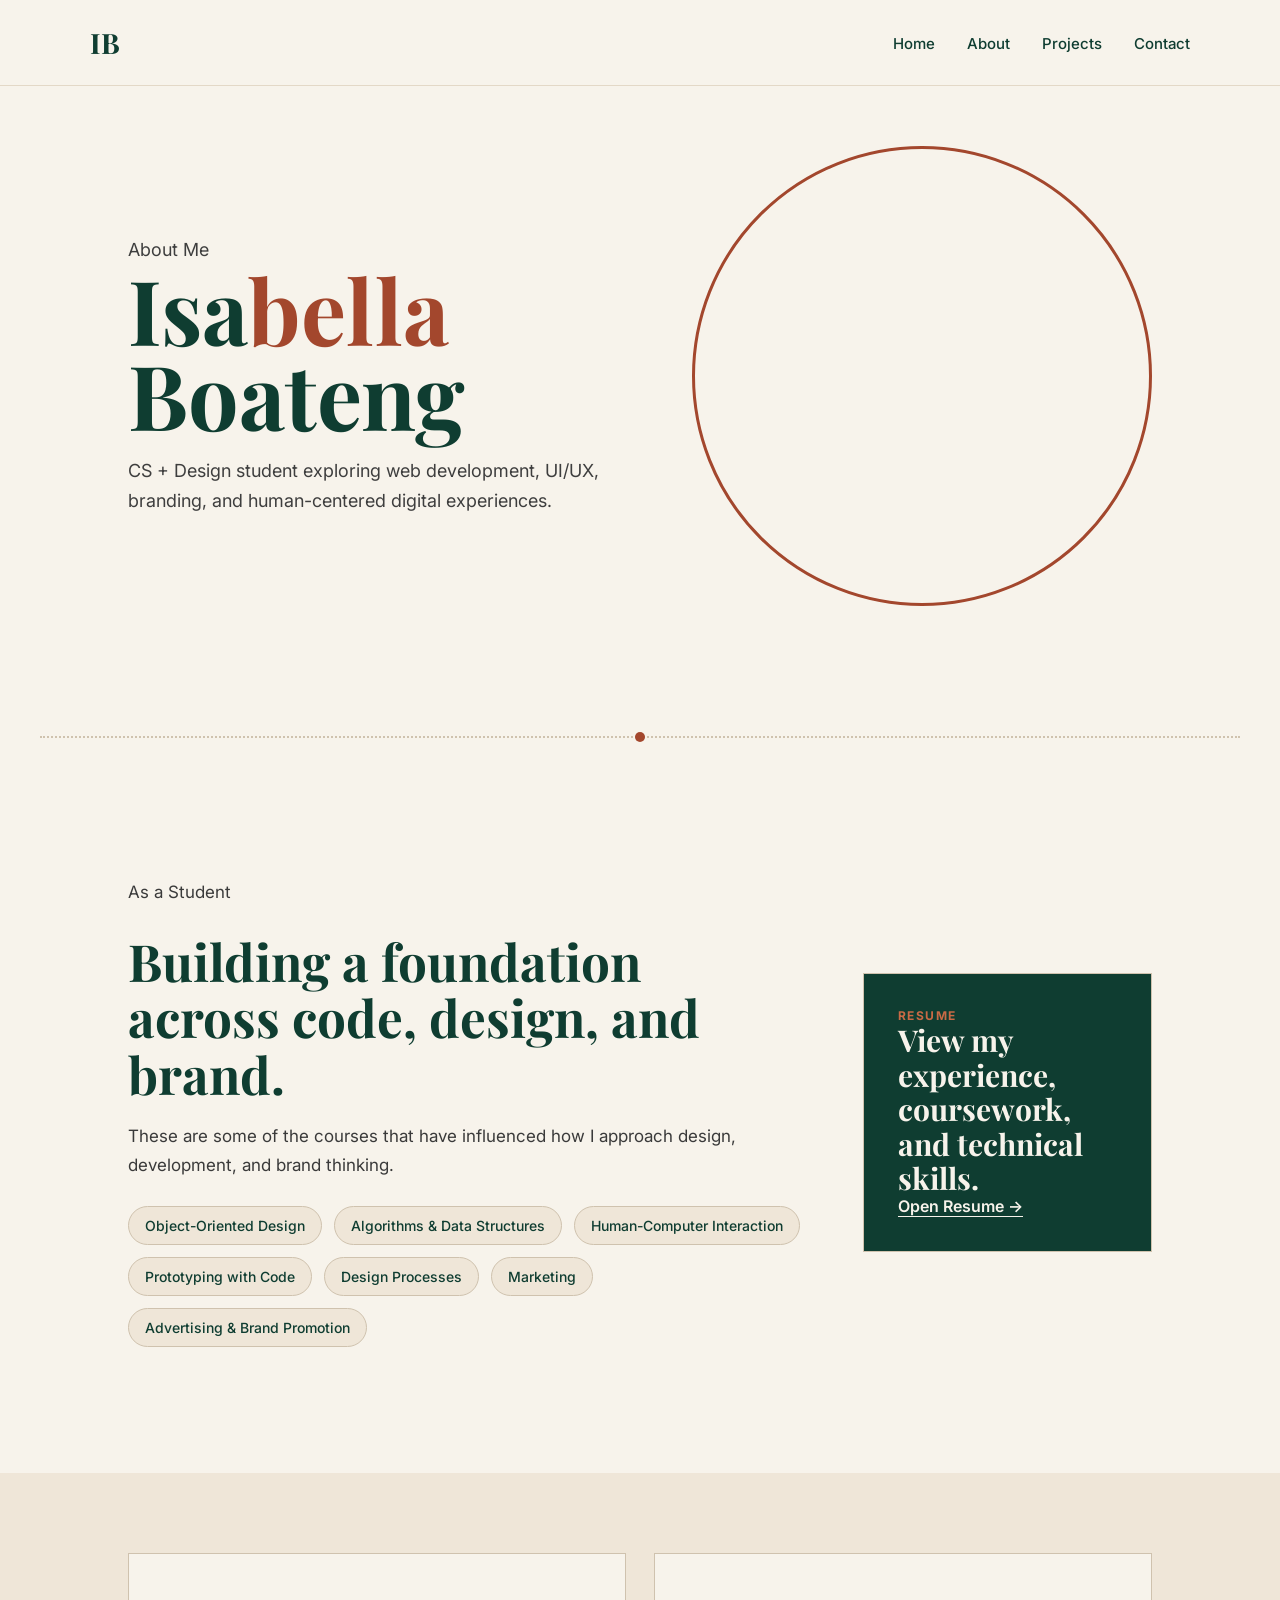
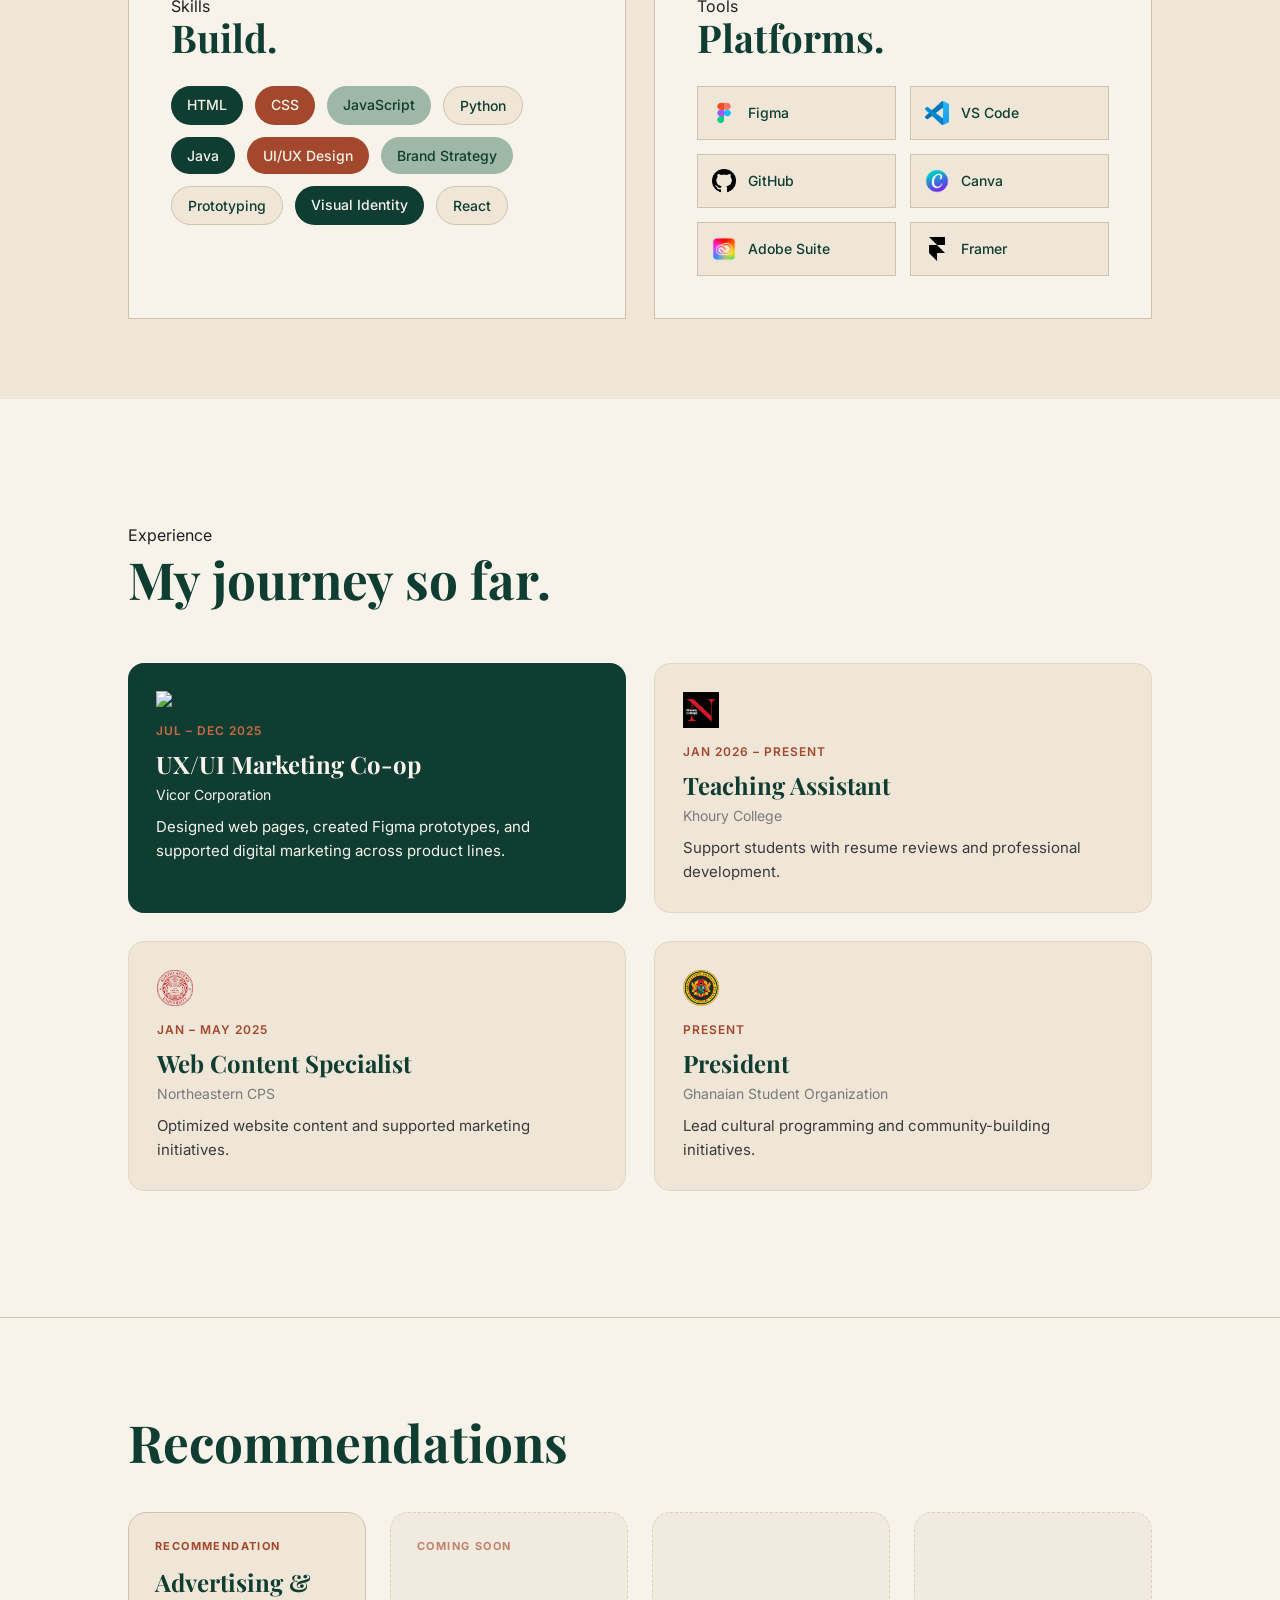
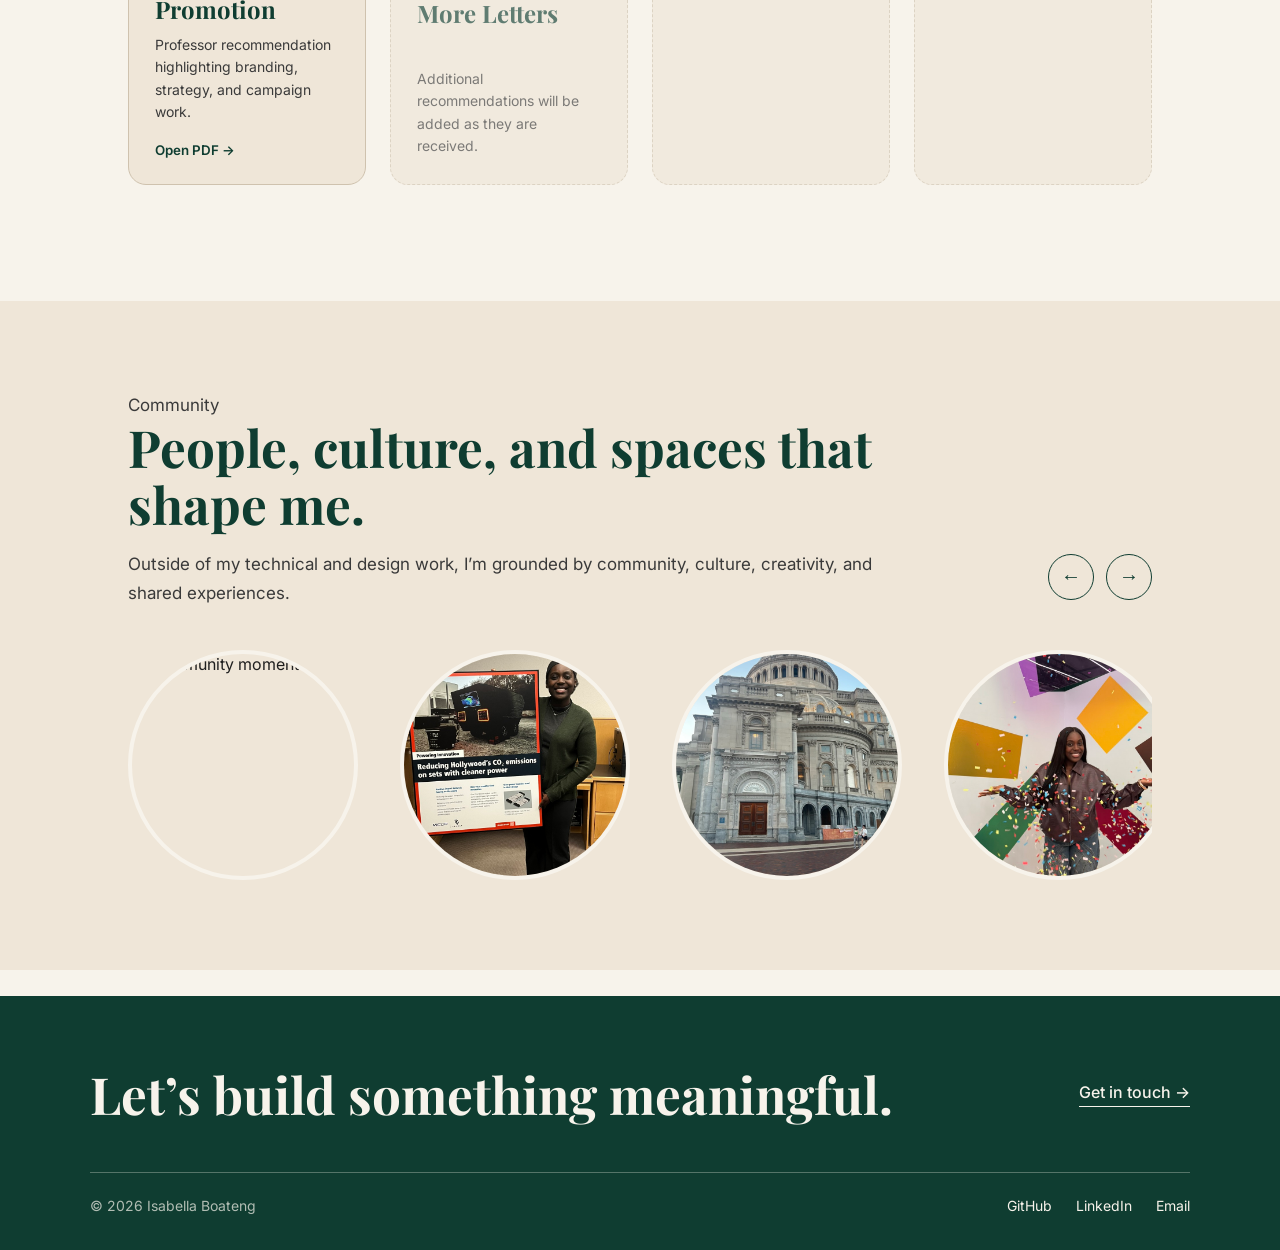
==== commit 2da744d8: "Add files via upload" ====
--- a/about.html
+++ b/about.html
@@ -70,7 +70,7 @@
       <div class="resume-card">
         <p>Resume</p>
         <h3>View my experience, coursework, and technical skills.</h3>
-        <a href="assets/Isabella-Boateng-Resume.pdf" target="_blank">Open Resume →</a>
+        <a href="assets/documents/IsabellaBoateng- Resume.pdf" target="_blank">Open Resume →</a>
       </div>
     </section>
 
@@ -186,10 +186,23 @@
       <h2>Recommendations</h2>
 
       <div class="recommendation-grid">
-        <div class="recommendation-card"></div>
-        <div class="recommendation-card"></div>
-        <div class="recommendation-card"></div>
-        <div class="recommendation-card"></div>
+
+        <a href="assets/documents/ads-rec.pdf" target="_blank" class="recommendation-card">
+          <span class="rec-label">Recommendation</span>
+          <h3>Advertising & Promotion</h3>
+          <p>Professor recommendation highlighting branding, strategy, and campaign work.</p>
+          <small>Open PDF →</small>
+        </a>
+
+        <div class="recommendation-card empty-rec">
+          <span class="rec-label">Coming Soon</span>
+          <h3>More Letters</h3>
+          <p>Additional recommendations will be added as they are received.</p>
+        </div>
+
+        <div class="recommendation-card empty-rec"></div>
+        <div class="recommendation-card empty-rec"></div>
+
       </div>
     </section>
 
--- a/styles.css
+++ b/styles.css
@@ -24,6 +24,20 @@
 .interests-inner h2,
 .about-text h2 {
     font-size: clamp(34px, 3.4vw, 50px);
+}
+
+.interests-inner .eyebrow {
+    font-size: 12px;
+    font-weight: 600;
+    color: #A3472D;
+    letter-spacing: 1.5px;
+    text-transform: uppercase;
+    margin: 0 0 6px 0;
+    display: block;
+}
+
+.interests-inner h2 {
+    margin-top: 0;
 }
 
 /* NAV */
@@ -1275,10 +1289,56 @@
 }
 
 .recommendation-card {
-    min-height: 150px;
+    min-height: 210px;
     background-color: #EFE6D8;
     border: 1px solid #CFC2AE;
     border-radius: 18px;
+    padding: 26px;
+    text-decoration: none;
+    color: inherit;
+    display: flex;
+    flex-direction: column;
+    justify-content: space-between;
+    transition: transform 0.25s ease, box-shadow 0.25s ease, border-color 0.25s ease;
+}
+
+.recommendation-card:hover {
+    transform: translateY(-6px);
+    border-color: #A3472D;
+    box-shadow: 0 14px 34px rgba(15, 61, 49, 0.12);
+}
+
+.rec-label {
+    font-size: 11px;
+    text-transform: uppercase;
+    letter-spacing: 1.4px;
+    color: #A3472D;
+    font-weight: 700;
+}
+
+.recommendation-card h3 {
+    font-family: 'Playfair Display', serif;
+    font-size: 24px;
+    line-height: 1.15;
+    color: #0F3D31;
+    margin: 16px 0 10px;
+}
+
+.recommendation-card p {
+    font-size: 14px;
+    line-height: 1.6;
+    color: #3A3A3A;
+}
+
+.recommendation-card small {
+    color: #0F3D31;
+    font-weight: 600;
+    margin-top: 18px;
+}
+
+.empty-rec {
+    opacity: 0.65;
+    border-style: dashed;
 }
 
 @media (max-width: 900px) {
@@ -2207,4 +2267,40 @@
 .folder-card {
     text-decoration: none;
     color: inherit;
+}
+
+
+
+
+/* STUDENT PERFORMANCE HERO FIX */
+
+.student-project-page .project-detail-hero {
+    align-items: center;
+    gap: 60px;
+}
+
+/* SMALLER TITLE */
+.student-project-page .project-detail-text h1 {
+    font-size: clamp(42px, 4.5vw, 64px); /* smaller than before */
+    line-height: 0.95;
+}
+
+/* Slightly tighter paragraph so it doesn't push layout */
+.student-project-page .project-detail-text p {
+    max-width: 520px;
+}
+
+/* BIGGER IMAGE */
+.student-project-page .project-detail-image {
+    flex: 1.2; /* gives image more space */
+    display: flex;
+    justify-content: center;
+}
+
+.student-project-page .project-detail-image img {
+    width: 100%;
+    max-width: 520px; /* bigger */
+    aspect-ratio: 4 / 5;
+    object-fit: cover;
+    border-radius: 24px;
 }
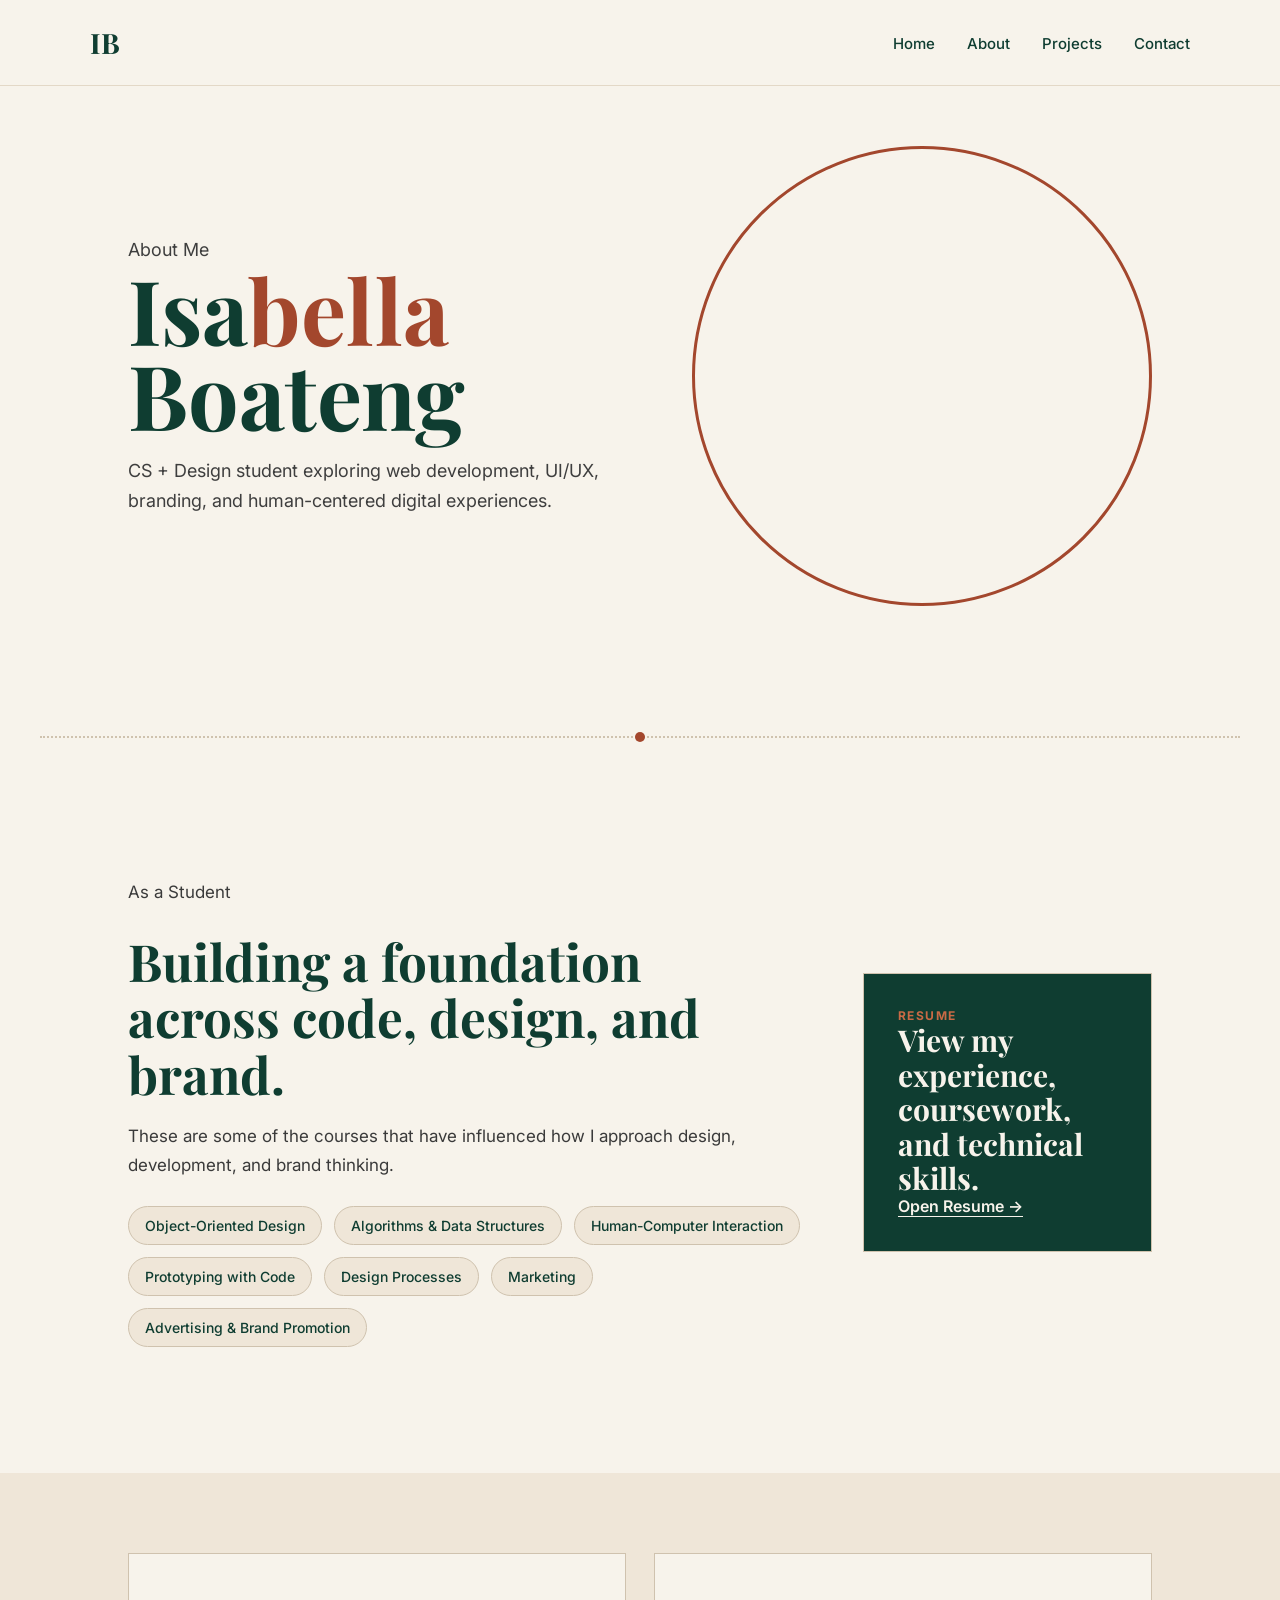
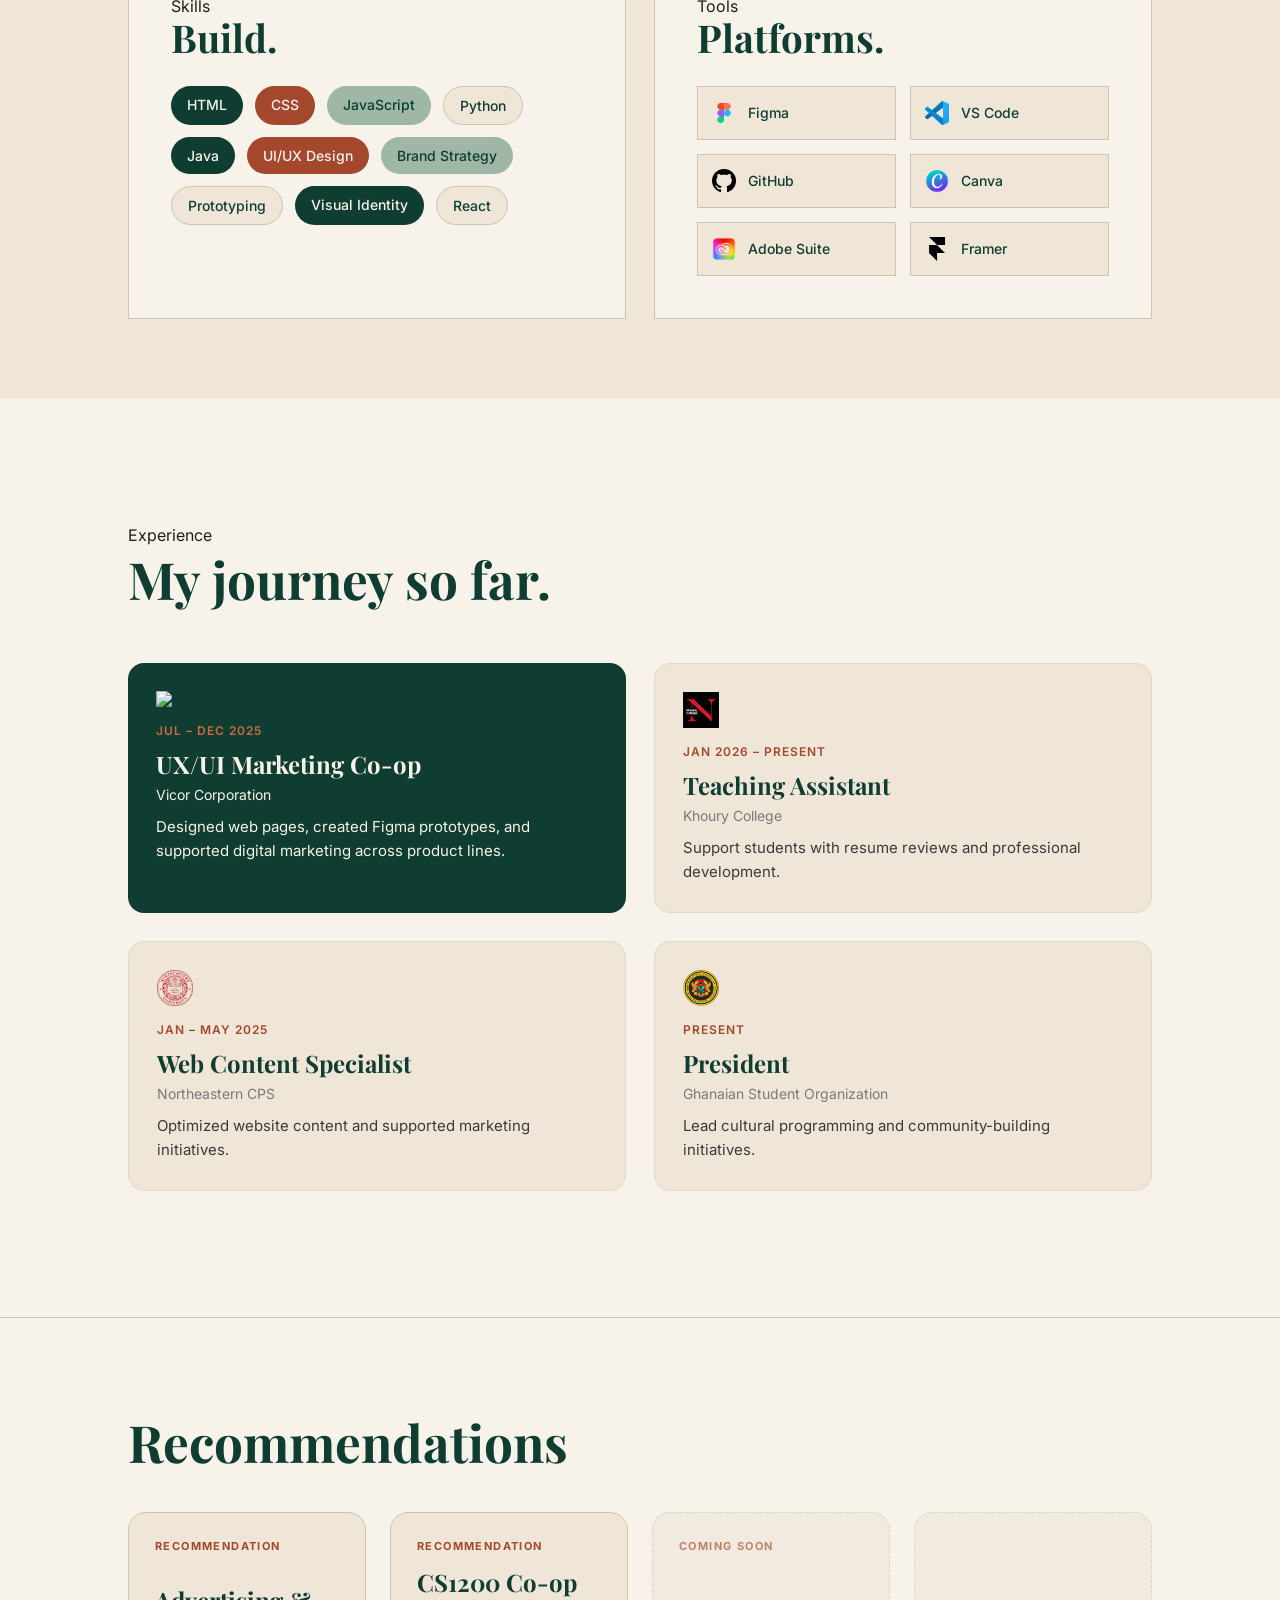
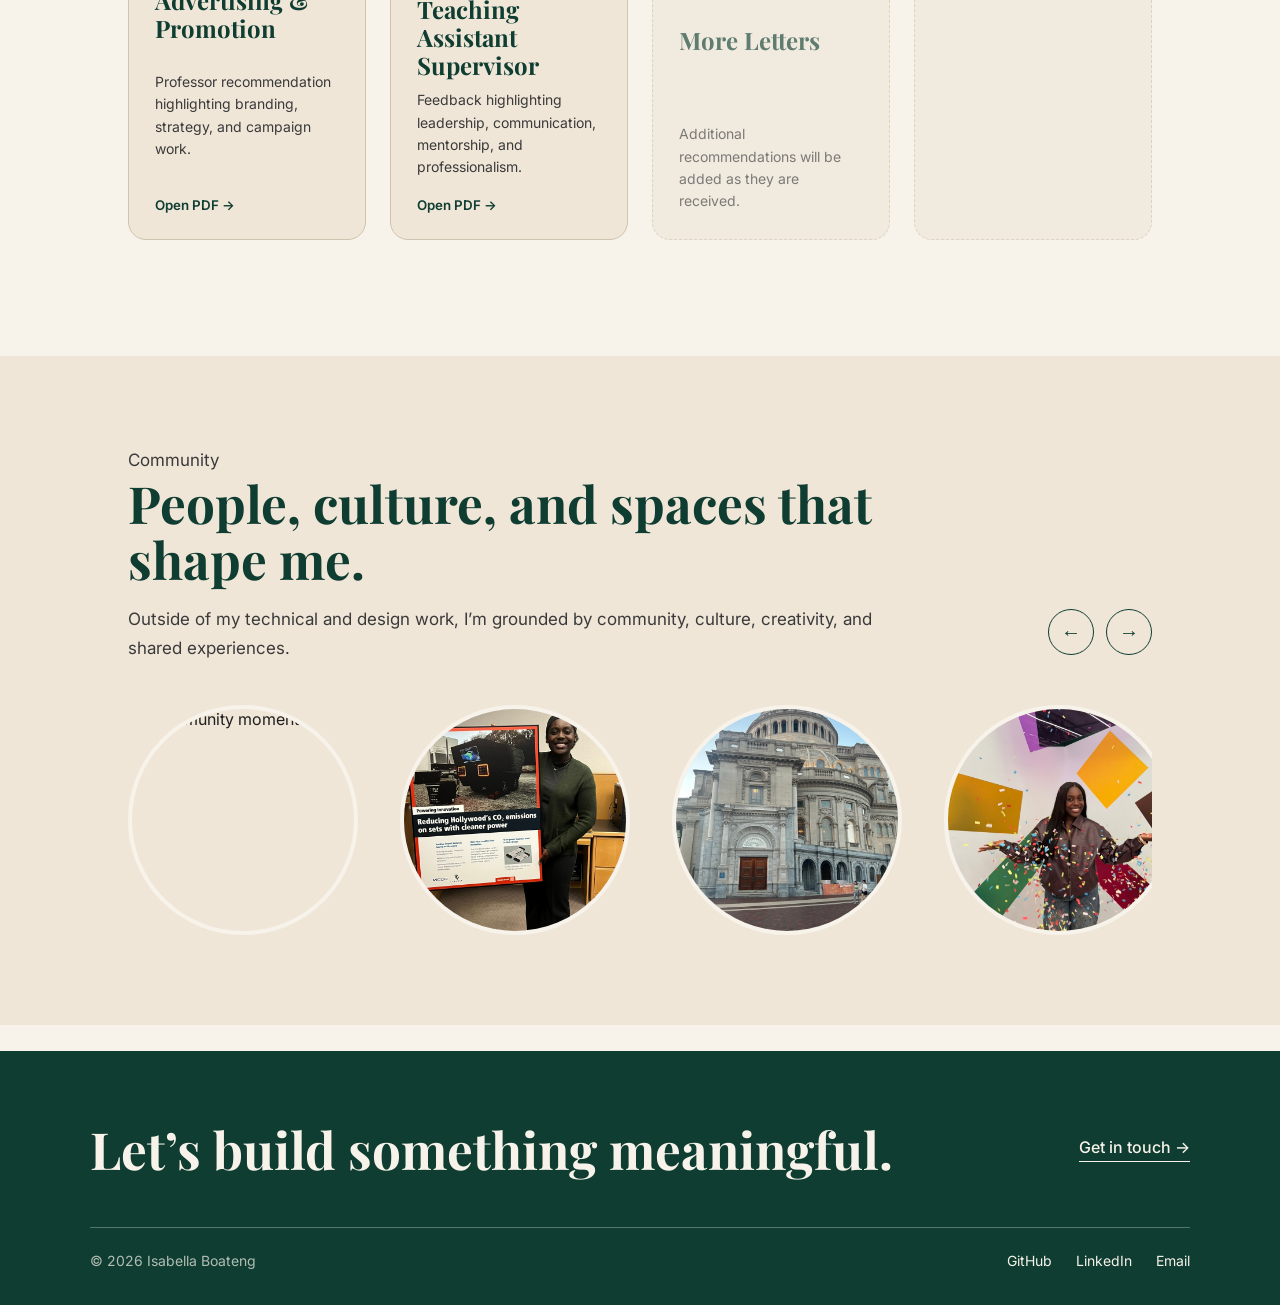
==== commit bf05f631: "Add files via upload" ====
--- a/about.html
+++ b/about.html
@@ -194,13 +194,19 @@
           <small>Open PDF →</small>
         </a>
 
+        <a href="assets/documents/ta-rec.pdf" target="_blank" class="recommendation-card">
+          <span class="rec-label">Recommendation</span>
+          <h3>CS1200 Co-op Teaching Assistant Supervisor</h3>
+          <p>Feedback highlighting leadership, communication, mentorship, and professionalism.</p>
+          <small>Open PDF →</small>
+        </a>
+
         <div class="recommendation-card empty-rec">
           <span class="rec-label">Coming Soon</span>
           <h3>More Letters</h3>
           <p>Additional recommendations will be added as they are received.</p>
         </div>
 
-        <div class="recommendation-card empty-rec"></div>
         <div class="recommendation-card empty-rec"></div>
 
       </div>
